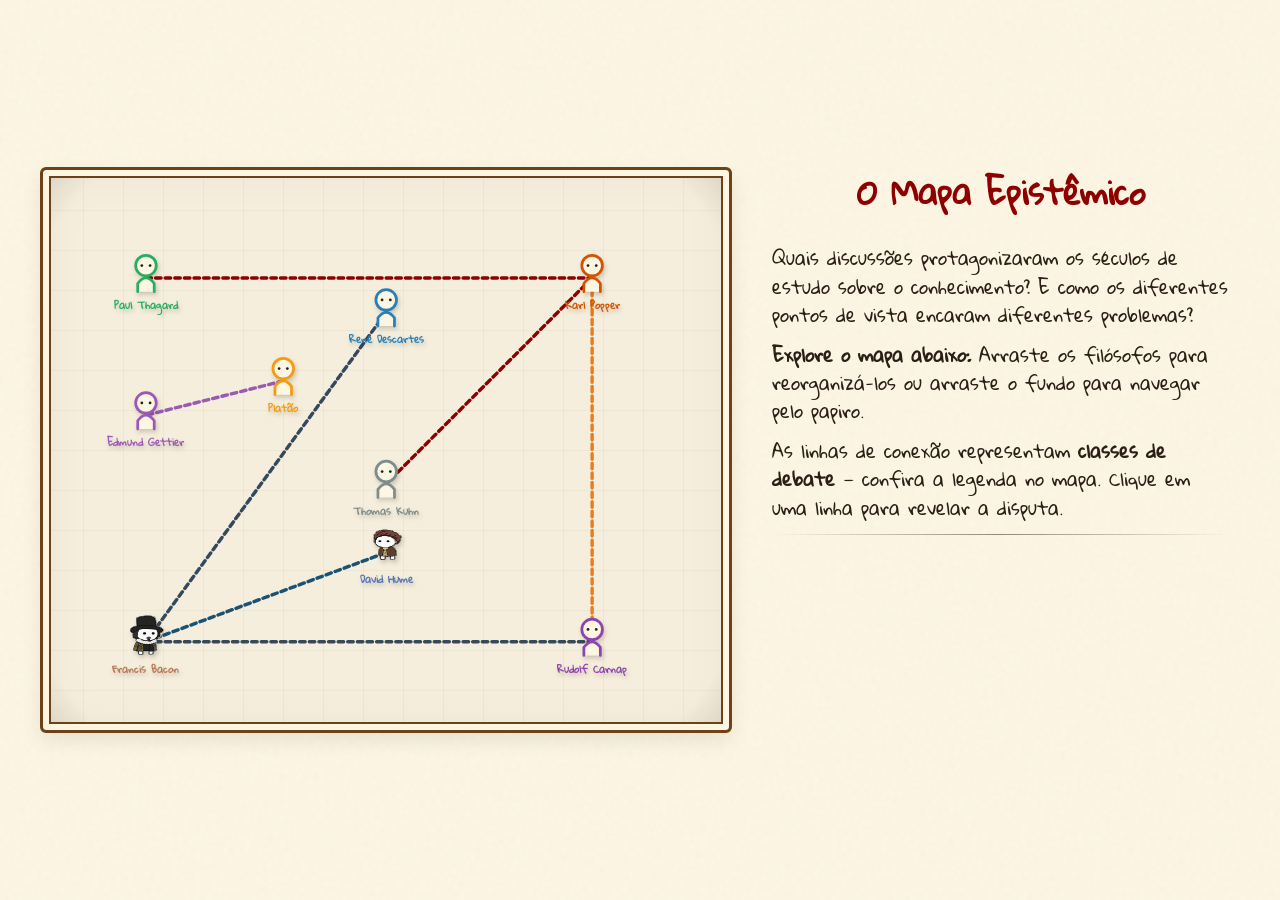
==== index.html @ 08d8a26e "Mudanças no grafo, e mecanismo painel/capítulo" ====
<!DOCTYPE html>
<html lang="pt-BR">
<head>
    <meta charset="UTF-8">
    <title>Epistemologia Interativa</title>
    <link href="https://fonts.googleapis.com/css2?family=Gloria+Hallelujah&display=swap" rel="stylesheet">
    <link rel="stylesheet" href="css/style.css">
</head>
<body>
    <main class="container">
        <div class="map-container map-frame">
            <svg id="graph-container" viewBox="0 0 1000 800" xmlns="http://www.w3.org/2000/svg">
            </svg>
        </div>

<div class="story-panel">
    <div id="map-ui">
        <h2 id="main-title">O Mapa Epistêmico</h2>
        <div id="intro-content"></div>
        <hr class="papyri-hr">
        <div id="detail-content" class="fade-in"></div>
        <div class="interaction-buttons" id="button-container"></div>
    </div>

    <div id="chapter-ui" style="display: none;">
    </div>
</div>
    </main>

    <!--
    =====================================================================
    ORDEM DE CARREGAMENTO — não altere sem ler abaixo
    =====================================================================
    1. state.js        → cria o namespace App (DEVE ser o primeiro)
    2. data.js         → define Icons, gameData (debateClasses, nodes, edges)
    3. chapters/*.js   → cada capítulo chama App.registerChapter(...)
    4. graph.js / story.js / interaction.js → motor da aplicação
    5. main.js         → dispara a inicialização

    Ao adicionar um novo capítulo:
      a) Crie chapters/cap_meu_novo.js  (copie _template.js)
      b) Adicione o <script> abaixo, ANTES de graph.js
      c) Adicione a entrada em chapters.json
    =====================================================================
    -->

    <script src="js/state.js"></script>
    <script src="js/data.js"></script>

    <!-- Capítulos -->
    <script src="chapters/cap_demarcacao.js"></script>
    <script src="chapters/cap_demarcacao_kuhn.js"></script>
    <script src="chapters/cap_peru.js"></script>

    <!-- Motor -->
    <script src="js/graph.js"></script>
    <script src="js/story.js"></script>
    <script src="js/interaction.js"></script>
    <script src="js/main.js"></script>
</body>
</html>
---- css/style.css ----
/* ==========================================================================
   style.css — Epistemologia Interativa
   ==========================================================================
   Seções:
     1. Variáveis e Reset
     2. Layout
     3. Mapa SVG — arestas e bonequinhos
     4. Legenda de classes de debate (SVG)
     5. Painel narrativo
     6. Badge de classe de debate (HTML)
     7. Botões de ação
     8. Animações — peru e fade
   ========================================================================== */


/* --------------------------------------------------------------------------
   1. Variáveis e Reset
   -------------------------------------------------------------------------- */
:root {
    --bg-color:        #fdf6e3;
    --papyri-ink:      #2c1e16;
    --accent-red:      #8e0000;
    --line-color:      #d7ccc8;
    --lightwood-color: #6e4216;

    --indutivista-color: #b97a57;
    --empiricista-color: #5776b9;
}

body {
    font-family: 'Gloria Hallelujah', cursive;
    background-color: var(--bg-color);
    background-image: url("data:image/svg+xml,%3Csvg viewBox='0 0 200 200' xmlns='http://www.w3.org/2000/svg'%3E%3Cfilter id='noiseFilter'%3E%3CfeTurbulence type='fractalNoise' baseFrequency='0.8' numOctaves='3' stitchTiles='stitch'/%3E%3C/filter%3E%3Crect width='100%25' height='100%25' filter='url(%23noiseFilter)' opacity='0.05'/%3E%3C/svg%3E");
    color: var(--papyri-ink);
    display: flex;
    justify-content: center;
    align-items: center;
    min-height: 100vh;
    margin: 0;
    padding: 20px;
    box-sizing: border-box;
}


/* --------------------------------------------------------------------------
   2. Layout
   -------------------------------------------------------------------------- */
.container {
    display: flex;
    flex-direction: row;
    width: 100%;
    max-width: 1200px;
    gap: 30px;
}

.map-container {
    flex: 1.5;
    background-color: #f5eedc;
    background-image:
        radial-gradient(circle at center, transparent 90%, rgba(44, 30, 22, 0.1) 100%),
        linear-gradient(rgba(44, 30, 22, 0.04) 1px, transparent 1px),
        linear-gradient(90deg, rgba(44, 30, 22, 0.04) 1px, transparent 1px);
    background-size: 100% 100%, 40px 40px, 40px 40px;
    border: 3px solid var(--lightwood-color);
    border-radius: 6px;
    box-shadow:
        inset 0 0 0 6px var(--bg-color),
        inset 0 0 0 8px var(--lightwood-color),
        inset 0 0 50px rgba(44, 20, 6, 0.05),
        0 8px 20px rgba(0, 0, 0, 0.08);
    overflow: hidden;
    cursor: grab;
    user-select: none;
    -webkit-user-select: none;
}

.map-container:active { cursor: grabbing; }

#graph-container { width: 100%; height: 100%; }

.story-panel {
    flex: 1;
    display: flex;
    flex-direction: column;
    padding: 0 10px;
    line-height: 1.6;
    font-size: 1.1em;
}


/* --------------------------------------------------------------------------
   3. Mapa SVG — arestas e bonequinhos
   -------------------------------------------------------------------------- */

/* Cada aresta agora é um <path> dentro de um <g class="edge-group"> */
.edge {
    stroke-width: 5;
    stroke-dasharray: 8 6;
    stroke-linecap: round;
    transition: stroke-width 0.2s, stroke-dasharray 0.2s, opacity 0.2s;
}

.edge-group:hover .edge {
    stroke-width: 7;
    stroke-dasharray: 0;
}

/* Quando um grupo está ativo (selecionado) */
.edge-group.active .edge {
    stroke-width: 8;
    stroke-dasharray: 0;
    filter: drop-shadow(0 0 4px currentColor);
}

/* Esmaecer arestas de classes diferentes da ativa */
.edge-group.dimmed .edge {
    opacity: 0.25;
}

.node-group {
    cursor: grab;
    filter: drop-shadow(2px 4px 3px rgba(44, 30, 22, 0.2));
}
.node-group:active {
    cursor: grabbing;
    filter: drop-shadow(4px 8px 4px rgba(44, 30, 22, 0.15));
}

.character-body,
.character-head {
    fill: var(--bg-color);
    stroke-width: 4;
    stroke-linecap: round;
    stroke-linejoin: round;
}
.character-eye  { fill: var(--papyri-ink); }

.character-label {
    font-family: 'Gloria Hallelujah', cursive;
    font-size: 14px;
    font-weight: bold;
    pointer-events: none;
    user-select: none;
    -webkit-user-select: none;
}


/* --------------------------------------------------------------------------
   4. Legenda de classes de debate (SVG nativo)
   -------------------------------------------------------------------------- */
.legend-bg {
    fill: var(--bg-color);
    stroke: var(--lightwood-color);
    stroke-width: 1.5;
    rx: 6px;
    opacity: 0.95;
}

.legend-title {
    font-family: 'Gloria Hallelujah', cursive;
    font-size: 11px;
    font-weight: bold;
    fill: var(--papyri-ink);
    dominant-baseline: hanging;
}

.legend-sep {
    stroke: var(--line-color);
    stroke-width: 1;
}

.legend-dot {
    opacity: 0.85;
}

.legend-label {
    font-family: 'Gloria Hallelujah', cursive;
    font-size: 13px;
    font-weight: 600;
    dominant-baseline: middle;
}


/* --------------------------------------------------------------------------
   5. Painel narrativo
   -------------------------------------------------------------------------- */
.story-panel p { margin-bottom: 12px; margin-top: 0; }

.story-panel h2 {
    font-family: 'Gloria Hallelujah', cursive;
    font-size: 1.8em;
    margin-top: 0;
    color: var(--accent-red);
    text-align: center;
}

.papyri-hr {
    border: 0;
    height: 1px;
    background-image: linear-gradient(
        to right, rgba(44,30,22,0), rgba(44,30,22,0.5), rgba(44,30,22,0)
    );
    margin: 10px 0;
}

#detail-content { color: #4e342e; }

#detail-content h3 {
    font-family: 'Gloria Hallelujah', cursive;
    font-size: 1.3em;
    margin-bottom: 3px;
    margin-top: 8px;
    color: var(--papyri-ink);
}

.interaction-buttons { margin-top: auto; padding-top: 20px; }

.chapter-not-found {
    color: var(--accent-red);
    font-style: italic;
    font-size: 0.95em;
}


/* --------------------------------------------------------------------------
   6. Badge de classe de debate (HTML)
   -------------------------------------------------------------------------- */
.debate-class-badge {
    display: inline-block;
    font-family: 'Gloria Hallelujah', cursive;
    font-size: 0.78em;
    font-weight: bold;
    letter-spacing: 0.05em;
    text-transform: uppercase;
    border: 2px solid;       /* cor definida via style inline */
    border-radius: 3px;
    padding: 2px 10px;
    margin-bottom: 4px;
    opacity: 0.9;
}

.debate-class-desc {
    font-style: italic;
    font-size: 0.95em;
    color: #6d4c41;
    margin-top: 2px !important;
    margin-bottom: 8px !important;
}


/* --------------------------------------------------------------------------
   7. Botões de ação
   -------------------------------------------------------------------------- */
.btn-choice {
    display: inline-flex;
    align-items: center;
    justify-content: center;
    font-family: 'Gloria Hallelujah', cursive;
    font-size: 16px;
    font-weight: bold;
    color: var(--papyri-ink);
    background-color: transparent;
    border: 3px double var(--papyri-ink);
    border-radius: 4px;
    padding: 10px 20px;
    cursor: pointer;
    transition: all 0.2s ease-in-out;
}

/* Quando a classe de debate fornece uma cor própria */
.btn-choice--colored {
    color: var(--btn-class-color, var(--papyri-ink));
    border-color: var(--btn-class-color, var(--papyri-ink));
}

.btn-choice:hover {
    background-color: rgba(0,0,0, 0.04);
    transform: scale(1.02);
    filter: brightness(1.15);
}
.btn-choice:active { transform: scale(0.98); }

.btn-choice .btn-icon {
    width: 26px; height: 26px;
    vertical-align: middle;
    margin-right: 12px;
    margin-bottom: 4px;
}


/* --------------------------------------------------------------------------
   8. Animações
   -------------------------------------------------------------------------- */
.fade-in { animation: fadeIn 0.5s ease-in-out; }

@keyframes fadeIn {
    from { opacity: 0; transform: translateY(5px); }
    to   { opacity: 1; transform: translateY(0);   }
}

/* Peru */
.turkey-svg .turkey-head-group {
    transition: transform 0.4s cubic-bezier(0.175, 0.885, 0.32, 1.275);
    transform-origin: 52px 70px;
}
.turkey-svg .turkey-wattle {
    transition: fill 0.3s ease, transform 0.4s ease;
    transform-origin: 22px 34px;
}
.btn-choice:hover .turkey-head-group { transform: rotate(15deg) translateY(-3px); }
.btn-choice:hover .turkey-wattle     { fill: #e74c3c; transform: scale(1.15) rotate(-10deg); }
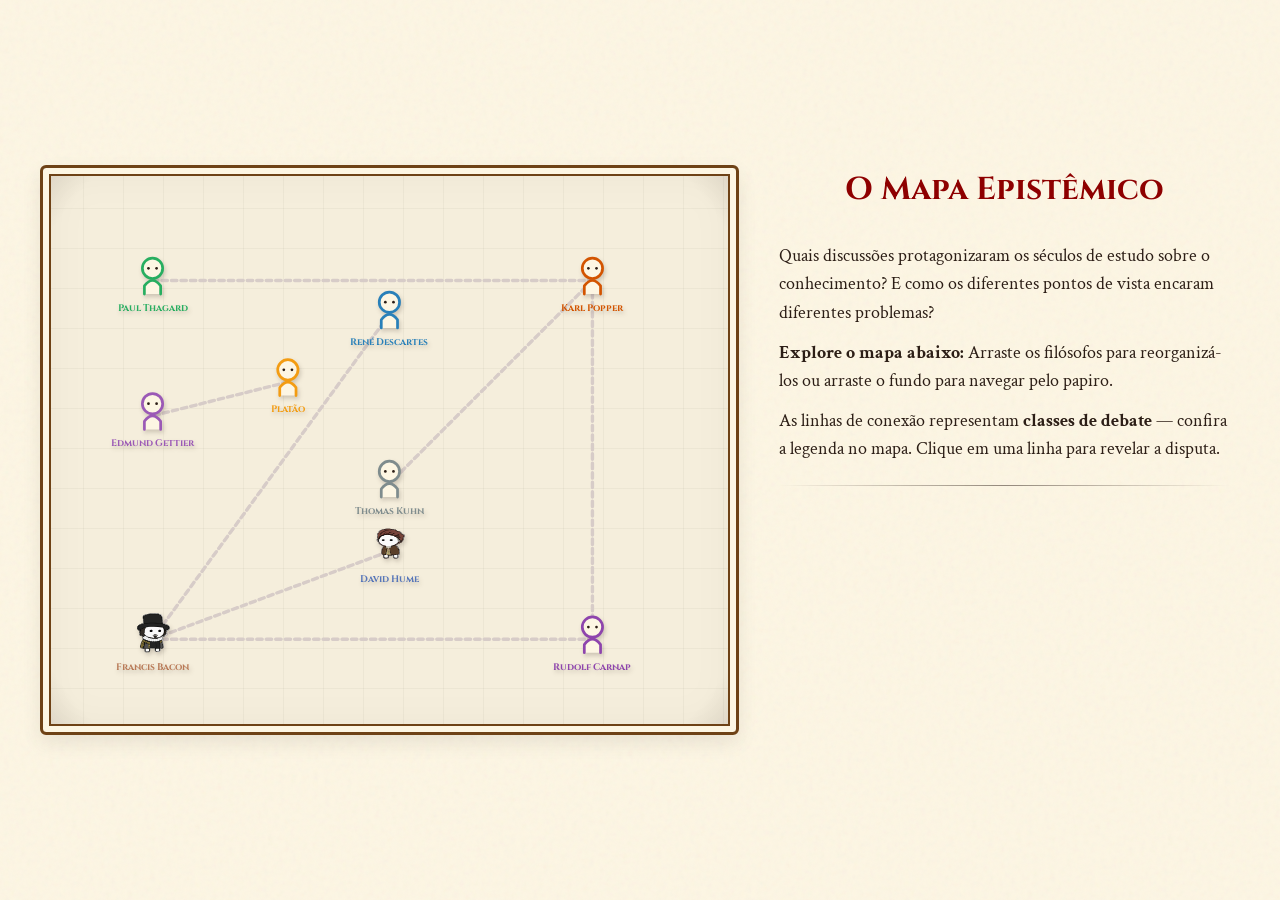
==== commit 92cde452: "Página Inicial" ====
--- a/index.html
+++ b/index.html
@@ -3,7 +3,8 @@
 <head>
     <meta charset="UTF-8">
     <title>Epistemologia Interativa</title>
-    <link href="https://fonts.googleapis.com/css2?family=Gloria+Hallelujah&display=swap" rel="stylesheet">
+    <meta name="viewport" content="width=device-width, initial-scale=1.0">
+    <link href="https://fonts.googleapis.com/css2?family=Crimson+Text:ital,wght@0,400;0,600;1,400&family=Cinzel:wght@600&display=swap" rel="stylesheet">
     <link rel="stylesheet" href="css/style.css">
 </head>
 <body>
@@ -13,46 +14,53 @@
             </svg>
         </div>
 
-<div class="story-panel">
-    <div id="map-ui">
-        <h2 id="main-title">O Mapa Epistêmico</h2>
-        <div id="intro-content"></div>
-        <hr class="papyri-hr">
-        <div id="detail-content" class="fade-in"></div>
-        <div class="interaction-buttons" id="button-container"></div>
-    </div>
+        <div class="story-panel">
+            <h2 id="main-title">O Mapa Epistêmico</h2>
 
-    <div id="chapter-ui" style="display: none;">
-    </div>
-</div>
+            <div id="intro-content"></div>
+
+            <hr class="papyri-hr">
+
+            <div id="detail-content" class="fade-in"></div>
+
+            <div class="interaction-buttons" id="button-container"></div>
+        </div>
     </main>
 
     <!--
     =====================================================================
-    ORDEM DE CARREGAMENTO — não altere sem ler abaixo
+    ORDEM DE CARREGAMENTO DOS SCRIPTS — não altere sem ler abaixo
     =====================================================================
-    1. state.js        → cria o namespace App (DEVE ser o primeiro)
-    2. data.js         → define Icons, gameData (debateClasses, nodes, edges)
-    3. chapters/*.js   → cada capítulo chama App.registerChapter(...)
-    4. graph.js / story.js / interaction.js → motor da aplicação
-    5. main.js         → dispara a inicialização
 
-    Ao adicionar um novo capítulo:
-      a) Crie chapters/cap_meu_novo.js  (copie _template.js)
-      b) Adicione o <script> abaixo, ANTES de graph.js
-      c) Adicione a entrada em chapters.json
+    1. data.js       → Define `gameData` (nós, arestas, intro).
+                       É a fonte da verdade; edite aqui para mudar o mapa.
+
+    2. chapters/*    → Cada capítulo registra a si mesmo em `App.chapters`
+                       via `App.registerChapter(id, module)`.
+                       Adicione novos arquivos aqui E em chapters.json.
+
+    3. state.js      → Cria o namespace global `App` com estado compartilhado.
+                       Deve vir ANTES dos módulos do motor.
+
+    4. graph.js      → Renderização SVG (nós, arestas, atualização de posição).
+    5. story.js      → Painel narrativo (intro, detalhes de aresta, lançamento de capítulo).
+    6. interaction.js→ Drag de bonequinhos e pan do mapa.
+    7. main.js       → Ponto de entrada: orquestra a inicialização no DOMContentLoaded.
     =====================================================================
     -->
 
+    <!-- 1. Estado global (App) — deve vir primeiro de tudo -->
     <script src="js/state.js"></script>
+
+    <!-- 2. Dados do mapa -->
     <script src="js/data.js"></script>
 
-    <!-- Capítulos -->
+    <!-- 3. Capítulos (registram-se em App.chapters automaticamente) -->
     <script src="chapters/cap_demarcacao.js"></script>
-    <script src="chapters/cap_demarcacao_kuhn.js"></script>
     <script src="chapters/cap_peru.js"></script>
+    <script src="chapters/cap_revolucoes.js"></script>
 
-    <!-- Motor -->
+    <!-- 4. Motor do aplicativo -->
     <script src="js/graph.js"></script>
     <script src="js/story.js"></script>
     <script src="js/interaction.js"></script>
--- a/css/style.css
+++ b/css/style.css
@@ -1,36 +1,40 @@
 /* ==========================================================================
-   style.css — Epistemologia Interativa
+   style.css — Estilos da Epistemologia Interativa
    ==========================================================================
    Seções:
      1. Variáveis e Reset
-     2. Layout
-     3. Mapa SVG — arestas e bonequinhos
-     4. Legenda de classes de debate (SVG)
-     5. Painel narrativo
-     6. Badge de classe de debate (HTML)
-     7. Botões de ação
-     8. Animações — peru e fade
+     2. Layout (container, painel do mapa, painel de história)
+     3. Elementos do Mapa SVG (arestas, bonequinhos)
+     4. Painel Narrativo (títulos, separador, zona de detalhes)
+     5. Botões de Ação
+     6. Animações
    ========================================================================== */
 
 
 /* --------------------------------------------------------------------------
    1. Variáveis e Reset
    -------------------------------------------------------------------------- */
+
 :root {
-    --bg-color:        #fdf6e3;
-    --papyri-ink:      #2c1e16;
-    --accent-red:      #8e0000;
-    --line-color:      #d7ccc8;
-    --lightwood-color: #6e4216;
-
+    /* Paleta principal */
+    --bg-color:        #fdf6e3; /* Bege antigo (papel/papiro) */
+    --papyri-ink:      #2c1e16; /* Marrom escuro ferrogálica */
+    --accent-red:      #8e0000; /* Vinho clássico */
+    --line-color:      #d7ccc8; /* Cor das linhas de conexão no mapa */
+    --lightwood-color: #6e4216; /* Cor da moldura do mapa */
+
+    /* Cores dos filósofos / correntes (terracotas e naturais) */
     --indutivista-color: #b97a57;
     --empiricista-color: #5776b9;
 }
 
 body {
-    font-family: 'Gloria Hallelujah', cursive;
+    font-family: 'Crimson Text', serif;
     background-color: var(--bg-color);
+
+    /* Textura de ruído de papel sutil gerada via SVG inline */
     background-image: url("data:image/svg+xml,%3Csvg viewBox='0 0 200 200' xmlns='http://www.w3.org/2000/svg'%3E%3Cfilter id='noiseFilter'%3E%3CfeTurbulence type='fractalNoise' baseFrequency='0.8' numOctaves='3' stitchTiles='stitch'/%3E%3C/filter%3E%3Crect width='100%25' height='100%25' filter='url(%23noiseFilter)' opacity='0.05'/%3E%3C/svg%3E");
+
     color: var(--papyri-ink);
     display: flex;
     justify-content: center;
@@ -45,6 +49,7 @@
 /* --------------------------------------------------------------------------
    2. Layout
    -------------------------------------------------------------------------- */
+
 .container {
     display: flex;
     flex-direction: row;
@@ -53,31 +58,48 @@
     gap: 30px;
 }
 
+/* Painel do mapa (SVG) */
 .map-container {
     flex: 1.5;
-    background-color: #f5eedc;
+    background-color: #f5eedc; /* Levemente mais escuro que o papel para destacar */
+
+    /* Grid de cartógrafo + vinheta nas bordas */
     background-image:
         radial-gradient(circle at center, transparent 90%, rgba(44, 30, 22, 0.1) 100%),
         linear-gradient(rgba(44, 30, 22, 0.04) 1px, transparent 1px),
         linear-gradient(90deg, rgba(44, 30, 22, 0.04) 1px, transparent 1px);
     background-size: 100% 100%, 40px 40px, 40px 40px;
+
+    /* Moldura "encadernada" com sombras múltiplas */
     border: 3px solid var(--lightwood-color);
     border-radius: 6px;
+    padding: 8px;
     box-shadow:
-        inset 0 0 0 6px var(--bg-color),
-        inset 0 0 0 8px var(--lightwood-color),
-        inset 0 0 50px rgba(44, 20, 6, 0.05),
-        0 8px 20px rgba(0, 0, 0, 0.08);
+        inset 0 0 0 6px var(--bg-color),          /* Borda interna clara */
+        inset 0 0 0 8px var(--lightwood-color),    /* Linha fina interna */
+        inset 0 0 50px rgba(44, 20, 6, 0.05),      /* Sombreamento profundo */
+        0 8px 20px rgba(0, 0, 0, 0.08);            /* Sombra externa */
+
     overflow: hidden;
     cursor: grab;
     user-select: none;
     -webkit-user-select: none;
 }
 
-.map-container:active { cursor: grabbing; }
-
-#graph-container { width: 100%; height: 100%; }
-
+.map-container:active {
+    cursor: grabbing;
+}
+
+#graph-container {
+    width: 100%;
+    height: 100%;
+}
+
+.chapter-container {
+    cursor: default;
+}
+
+/* Painel narrativo (texto) */
 .story-panel {
     flex: 1;
     display: flex;
@@ -89,38 +111,37 @@
 
 
 /* --------------------------------------------------------------------------
-   3. Mapa SVG — arestas e bonequinhos
-   -------------------------------------------------------------------------- */
-
-/* Cada aresta agora é um <path> dentro de um <g class="edge-group"> */
+   3. Elementos do Mapa SVG
+   -------------------------------------------------------------------------- */
+
+/* Arestas — rotas de exploração tracejadas */
 .edge {
+    stroke: var(--line-color);
     stroke-width: 5;
     stroke-dasharray: 8 6;
     stroke-linecap: round;
-    transition: stroke-width 0.2s, stroke-dasharray 0.2s, opacity 0.2s;
-}
-
-.edge-group:hover .edge {
+    cursor: pointer;
+    transition: stroke 0.3s, stroke-width 0.2s, stroke-dasharray 0.2s;
+}
+
+.edge:hover {
+    stroke: var(--accent-red);
     stroke-width: 7;
     stroke-dasharray: 0;
 }
 
-/* Quando um grupo está ativo (selecionado) */
-.edge-group.active .edge {
+.edge.active {
+    stroke: var(--papyri-ink);
     stroke-width: 8;
     stroke-dasharray: 0;
-    filter: drop-shadow(0 0 4px currentColor);
-}
-
-/* Esmaecer arestas de classes diferentes da ativa */
-.edge-group.dimmed .edge {
-    opacity: 0.25;
-}
-
+}
+
+/* Bonequinhos (node-group) */
 .node-group {
     cursor: grab;
     filter: drop-shadow(2px 4px 3px rgba(44, 30, 22, 0.2));
 }
+
 .node-group:active {
     cursor: grabbing;
     filter: drop-shadow(4px 8px 4px rgba(44, 30, 22, 0.15));
@@ -133,10 +154,13 @@
     stroke-linecap: round;
     stroke-linejoin: round;
 }
-.character-eye  { fill: var(--papyri-ink); }
+
+.character-eye {
+    fill: var(--papyri-ink);
+}
 
 .character-label {
-    font-family: 'Gloria Hallelujah', cursive;
+    font-family: 'Cinzel', serif;
     font-size: 14px;
     font-weight: bold;
     pointer-events: none;
@@ -146,116 +170,77 @@
 
 
 /* --------------------------------------------------------------------------
-   4. Legenda de classes de debate (SVG nativo)
-   -------------------------------------------------------------------------- */
-.legend-bg {
-    fill: var(--bg-color);
-    stroke: var(--lightwood-color);
-    stroke-width: 1.5;
-    rx: 6px;
-    opacity: 0.95;
-}
-
-.legend-title {
-    font-family: 'Gloria Hallelujah', cursive;
-    font-size: 11px;
-    font-weight: bold;
-    fill: var(--papyri-ink);
-    dominant-baseline: hanging;
-}
-
-.legend-sep {
-    stroke: var(--line-color);
-    stroke-width: 1;
-}
-
-.legend-dot {
-    opacity: 0.85;
-}
-
-.legend-label {
-    font-family: 'Gloria Hallelujah', cursive;
-    font-size: 13px;
-    font-weight: 600;
-    dominant-baseline: middle;
-}
-
-
-/* --------------------------------------------------------------------------
-   5. Painel narrativo
-   -------------------------------------------------------------------------- */
-.story-panel p { margin-bottom: 12px; margin-top: 0; }
+   3. Elementos da Página Inicial
+   -------------------------------------------------------------------------- */
+
+.character {
+    width: 60px;
+    height: 80px;
+
+    position: absolute;
+    left: 0;
+    top: 0;
+}
+
+
+/* --------------------------------------------------------------------------
+   4. Painel Narrativo
+   -------------------------------------------------------------------------- */
+
+.story-panel p {
+    margin-bottom: 12px;
+    margin-top: 0;
+}
 
 .story-panel h2 {
-    font-family: 'Gloria Hallelujah', cursive;
+    font-family: 'Cinzel', serif;
     font-size: 1.8em;
     margin-top: 0;
     color: var(--accent-red);
     text-align: center;
 }
 
+/* Separador decorativo (gradiente de tinta) */
 .papyri-hr {
     border: 0;
     height: 1px;
     background-image: linear-gradient(
-        to right, rgba(44,30,22,0), rgba(44,30,22,0.5), rgba(44,30,22,0)
+        to right,
+        rgba(44, 30, 22, 0),
+        rgba(44, 30, 22, 0.5),
+        rgba(44, 30, 22, 0)
     );
     margin: 10px 0;
 }
 
-#detail-content { color: #4e342e; }
+/* Zona de detalhes dinâmicos */
+#detail-content {
+    color: #4e342e; /* Tinta levemente mais suave que o ink principal */
+}
 
 #detail-content h3 {
-    font-family: 'Gloria Hallelujah', cursive;
+    font-family: 'Cinzel', serif;
     font-size: 1.3em;
     margin-bottom: 3px;
-    margin-top: 8px;
     color: var(--papyri-ink);
 }
 
-.interaction-buttons { margin-top: auto; padding-top: 20px; }
-
-.chapter-not-found {
-    color: var(--accent-red);
-    font-style: italic;
-    font-size: 0.95em;
-}
-
-
-/* --------------------------------------------------------------------------
-   6. Badge de classe de debate (HTML)
-   -------------------------------------------------------------------------- */
-.debate-class-badge {
-    display: inline-block;
-    font-family: 'Gloria Hallelujah', cursive;
-    font-size: 0.78em;
-    font-weight: bold;
-    letter-spacing: 0.05em;
-    text-transform: uppercase;
-    border: 2px solid;       /* cor definida via style inline */
-    border-radius: 3px;
-    padding: 2px 10px;
-    margin-bottom: 4px;
-    opacity: 0.9;
-}
-
-.debate-class-desc {
-    font-style: italic;
-    font-size: 0.95em;
-    color: #6d4c41;
-    margin-top: 2px !important;
-    margin-bottom: 8px !important;
-}
-
-
-/* --------------------------------------------------------------------------
-   7. Botões de ação
-   -------------------------------------------------------------------------- */
+/* Empurra os botões para o rodapé do painel */
+.interaction-buttons {
+    margin-top: auto;
+    padding-top: 20px;
+}
+
+
+/* --------------------------------------------------------------------------
+   5. Botões de Ação
+   -------------------------------------------------------------------------- */
+
 .btn-choice {
     display: inline-flex;
     align-items: center;
     justify-content: center;
-    font-family: 'Gloria Hallelujah', cursive;
+    font-family: 'Cinzel', serif;
     font-size: 16px;
     font-weight: bold;
     color: var(--papyri-ink);
@@ -267,21 +252,40 @@
     transition: all 0.2s ease-in-out;
 }
 
-/* Quando a classe de debate fornece uma cor própria */
-.btn-choice--colored {
-    color: var(--btn-class-color, var(--papyri-ink));
-    border-color: var(--btn-class-color, var(--papyri-ink));
-}
-
 .btn-choice:hover {
-    background-color: rgba(0,0,0, 0.04);
+    color: var(--accent-red);
+    border-color: var(--accent-red);
+    background-color: rgba(142, 0, 0, 0.04);
     transform: scale(1.02);
-    filter: brightness(1.15);
-}
-.btn-choice:active { transform: scale(0.98); }
-
+}
+
+.btn-choice:active {
+    transform: scale(0.98);
+}
+
+.btn {
+    background-image: url('../img/btn.svg');
+    background-size: contain;
+    background-repeat: no-repeat;
+    background-position: center;
+    font-size: 1.5rem;
+    min-height: 4rem;
+    min-width: 10rem;
+    border: none;
+    background-color: transparent;
+
+    cursor: pointer;
+    font-family: "Gloria Hallelujah", cursive;
+}
+
+.btn:active {
+    transform: translateY(5px);
+}
+
+/* Ícone SVG dentro dos botões */
 .btn-choice .btn-icon {
-    width: 26px; height: 26px;
+    width: 26px;
+    height: 26px;
     vertical-align: middle;
     margin-right: 12px;
     margin-bottom: 4px;
@@ -289,23 +293,45 @@
 
 
 /* --------------------------------------------------------------------------
-   8. Animações
-   -------------------------------------------------------------------------- */
-.fade-in { animation: fadeIn 0.5s ease-in-out; }
+   6. Animações
+   -------------------------------------------------------------------------- */
+
+/* Surgimento suave ao carregar detalhes de uma aresta */
+.fade-in {
+    animation: fadeIn 0.5s ease-in-out;
+}
+
+.fade-out {
+    animation: fadeOut 0.5s ease-out;
+}
 
 @keyframes fadeIn {
     from { opacity: 0; transform: translateY(5px); }
     to   { opacity: 1; transform: translateY(0);   }
 }
 
-/* Peru */
+@keyframes fadeOut {
+    from { opacity: 1; transform: translateY(5px); }
+    to   { opacity: 0; transform: translateY(0);   }
+}
+
+/* Animações do ícone do peru — ativadas ao passar o mouse no botão pai */
+
 .turkey-svg .turkey-head-group {
     transition: transform 0.4s cubic-bezier(0.175, 0.885, 0.32, 1.275);
-    transform-origin: 52px 70px;
-}
+    transform-origin: 52px 70px; /* Pivô no centro do corpo */
+}
+
 .turkey-svg .turkey-wattle {
     transition: fill 0.3s ease, transform 0.4s ease;
-    transform-origin: 22px 34px;
-}
-.btn-choice:hover .turkey-head-group { transform: rotate(15deg) translateY(-3px); }
-.btn-choice:hover .turkey-wattle     { fill: #e74c3c; transform: scale(1.15) rotate(-10deg); }+    transform-origin: 22px 34px; /* Pivô na base da carúncula */
+}
+
+.btn-choice:hover .turkey-head-group {
+    transform: rotate(15deg) translateY(-3px); /* Peru ergue a cabeça esperançoso */
+}
+
+.btn-choice:hover .turkey-wattle {
+    fill: #e74c3c;                          /* Papada avermelhada de excitação */
+    transform: scale(1.15) rotate(-10deg);  /* Balança sutilmente */
+}
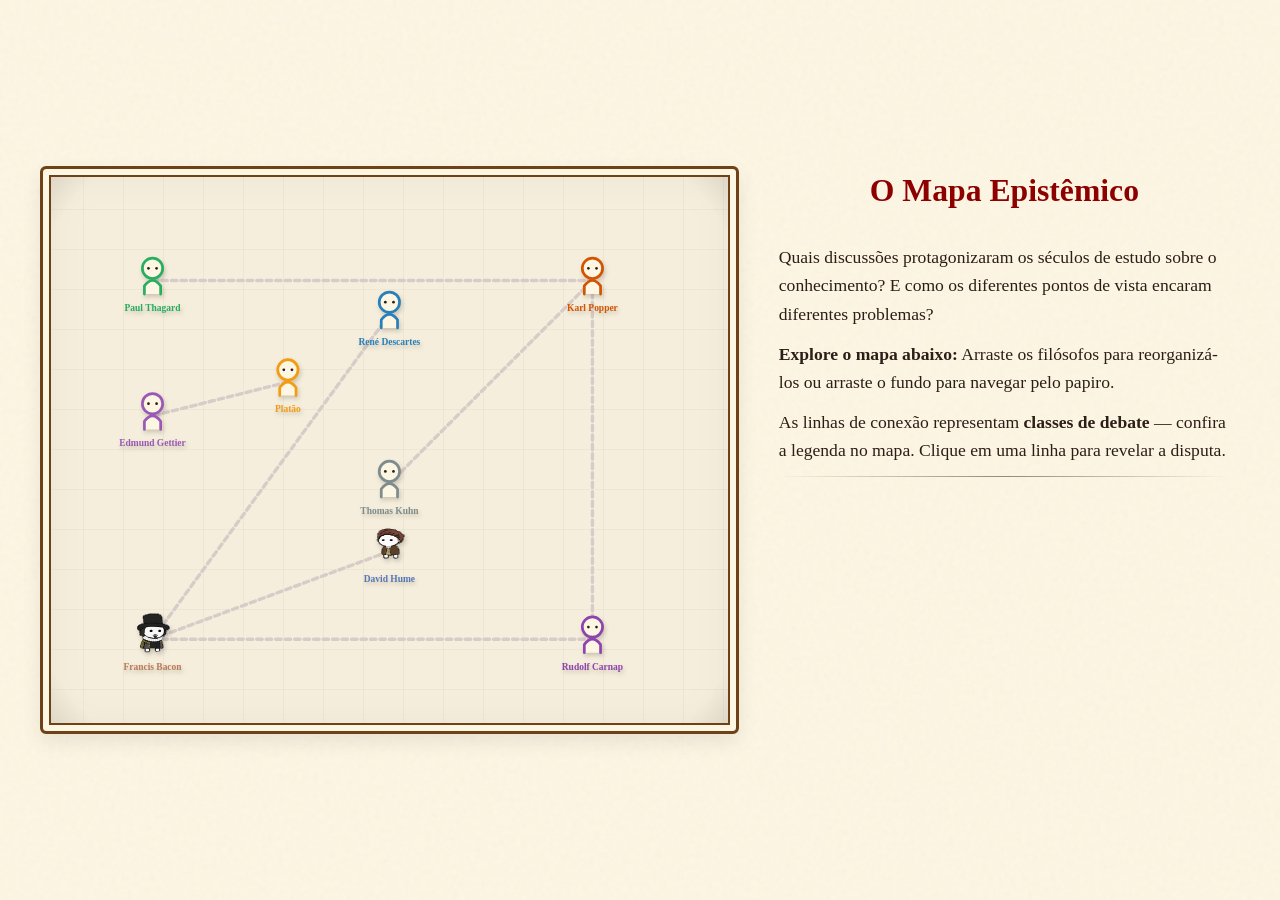
==== commit 453b0690: "ajustes pequenos" ====
--- a/index.html
+++ b/index.html
@@ -3,8 +3,7 @@
 <head>
     <meta charset="UTF-8">
     <title>Epistemologia Interativa</title>
-    <meta name="viewport" content="width=device-width, initial-scale=1.0">
-    <link href="https://fonts.googleapis.com/css2?family=Crimson+Text:ital,wght@0,400;0,600;1,400&family=Cinzel:wght@600&display=swap" rel="stylesheet">
+    <link href="https://fonts.googleapis.com/css2?family=Gloria+Hallelujah&display=swap" rel="stylesheet">
     <link rel="stylesheet" href="css/style.css">
 </head>
 <body>
@@ -14,53 +13,46 @@
             </svg>
         </div>
 
-        <div class="story-panel">
-            <h2 id="main-title">O Mapa Epistêmico</h2>
+<div class="story-panel">
+    <div id="map-ui">
+        <h2 id="main-title">O Mapa Epistêmico</h2>
+        <div id="intro-content"></div>
+        <hr class="papyri-hr">
+        <div id="detail-content" class="fade-in"></div>
+        <div class="interaction-buttons" id="button-container"></div>
+    </div>
 
-            <div id="intro-content"></div>
-
-            <hr class="papyri-hr">
-
-            <div id="detail-content" class="fade-in"></div>
-
-            <div class="interaction-buttons" id="button-container"></div>
-        </div>
+    <div id="chapter-ui" style="display: none;">
+    </div>
+</div>
     </main>
 
     <!--
     =====================================================================
-    ORDEM DE CARREGAMENTO DOS SCRIPTS — não altere sem ler abaixo
+    ORDEM DE CARREGAMENTO
     =====================================================================
+    1. state.js        → cria o namespace App (DEVE ser o primeiro)
+    2. data.js         → define Icons, gameData (debateClasses, nodes, edges)
+    3. chapters/*.js   → cada capítulo chama App.registerChapter(...)
+    4. graph.js / story.js / interaction.js → motor da aplicação
+    5. main.js         → dispara a inicialização
 
-    1. data.js       → Define `gameData` (nós, arestas, intro).
-                       É a fonte da verdade; edite aqui para mudar o mapa.
-
-    2. chapters/*    → Cada capítulo registra a si mesmo em `App.chapters`
-                       via `App.registerChapter(id, module)`.
-                       Adicione novos arquivos aqui E em chapters.json.
-
-    3. state.js      → Cria o namespace global `App` com estado compartilhado.
-                       Deve vir ANTES dos módulos do motor.
-
-    4. graph.js      → Renderização SVG (nós, arestas, atualização de posição).
-    5. story.js      → Painel narrativo (intro, detalhes de aresta, lançamento de capítulo).
-    6. interaction.js→ Drag de bonequinhos e pan do mapa.
-    7. main.js       → Ponto de entrada: orquestra a inicialização no DOMContentLoaded.
+    Ao adicionar um novo capítulo:
+      a) Crie chapters/cap_meu_novo.js  (copie _template.js)
+      b) Adicione o <script> abaixo, ANTES de graph.js
+      c) Adicione a entrada em chapters.json
     =====================================================================
     -->
 
-    <!-- 1. Estado global (App) — deve vir primeiro de tudo -->
     <script src="js/state.js"></script>
-
-    <!-- 2. Dados do mapa -->
     <script src="js/data.js"></script>
 
-    <!-- 3. Capítulos (registram-se em App.chapters automaticamente) -->
+    <!-- Capítulos -->
     <script src="chapters/cap_demarcacao.js"></script>
+    <script src="chapters/cap_demarcacao_kuhn.js"></script>
     <script src="chapters/cap_peru.js"></script>
-    <script src="chapters/cap_revolucoes.js"></script>
 
-    <!-- 4. Motor do aplicativo -->
+    <!-- Engine -->
     <script src="js/graph.js"></script>
     <script src="js/story.js"></script>
     <script src="js/interaction.js"></script>
--- a/css/style.css
+++ b/css/style.css
@@ -168,18 +168,8 @@
     -webkit-user-select: none;
 }
 
-
-/* --------------------------------------------------------------------------
-   3. Elementos da Página Inicial
-   -------------------------------------------------------------------------- */
-
-.character {
-    width: 60px;
-    height: 80px;
-
-    position: absolute;
-    left: 0;
-    top: 0;
+.map-character {
+    transform: scale(0.1);
 }
 
 
@@ -263,25 +253,6 @@
     transform: scale(0.98);
 }
 
-.btn {
-    background-image: url('../img/btn.svg');
-    background-size: contain;
-    background-repeat: no-repeat;
-    background-position: center;
-    font-size: 1.5rem;
-    min-height: 4rem;
-    min-width: 10rem;
-    border: none;
-    background-color: transparent;
-
-    cursor: pointer;
-    font-family: "Gloria Hallelujah", cursive;
-}
-
-.btn:active {
-    transform: translateY(5px);
-}
-
 /* Ícone SVG dentro dos botões */
 .btn-choice .btn-icon {
     width: 26px;
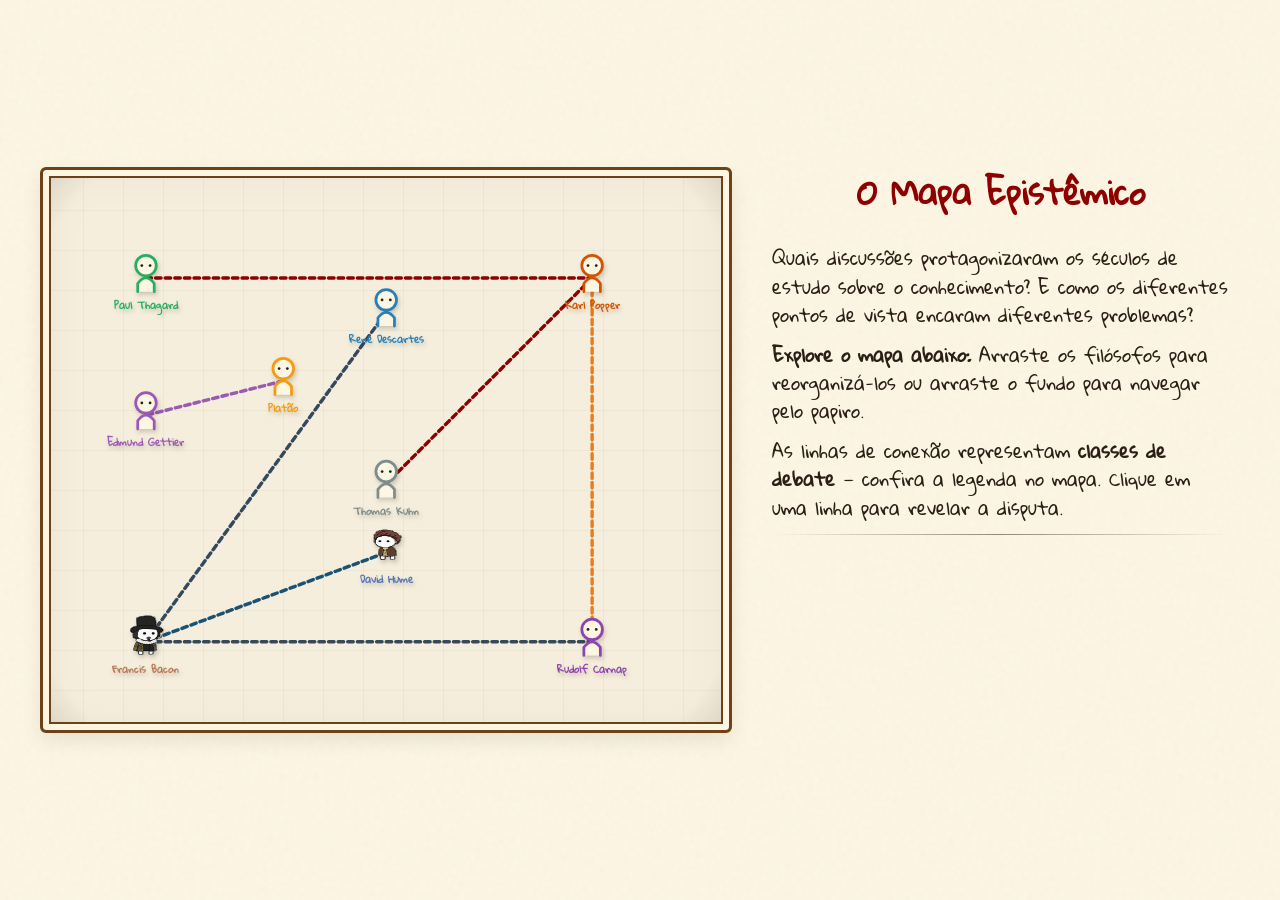
==== commit a4774a78: "merge graph_improvements e diálogo" ====
--- a/index.html
+++ b/index.html
@@ -51,6 +51,7 @@
     <script src="chapters/cap_demarcacao.js"></script>
     <script src="chapters/cap_demarcacao_kuhn.js"></script>
     <script src="chapters/cap_peru.js"></script>
+    <script src="chapters/cap_revolucoes.js"></script>
 
     <!-- Engine -->
     <script src="js/graph.js"></script>
--- a/css/style.css
+++ b/css/style.css
@@ -1,40 +1,36 @@
 /* ==========================================================================
-   style.css — Estilos da Epistemologia Interativa
+   style.css — Epistemologia Interativa
    ==========================================================================
    Seções:
      1. Variáveis e Reset
-     2. Layout (container, painel do mapa, painel de história)
-     3. Elementos do Mapa SVG (arestas, bonequinhos)
-     4. Painel Narrativo (títulos, separador, zona de detalhes)
-     5. Botões de Ação
-     6. Animações
+     2. Layout
+     3. Mapa SVG — arestas e bonequinhos
+     4. Legenda de classes de debate (SVG)
+     5. Painel narrativo
+     6. Badge de classe de debate (HTML)
+     7. Botões de ação
+     8. Animações — peru e fade
    ========================================================================== */
 
 
 /* --------------------------------------------------------------------------
    1. Variáveis e Reset
    -------------------------------------------------------------------------- */
-
 :root {
-    /* Paleta principal */
-    --bg-color:        #fdf6e3; /* Bege antigo (papel/papiro) */
-    --papyri-ink:      #2c1e16; /* Marrom escuro ferrogálica */
-    --accent-red:      #8e0000; /* Vinho clássico */
-    --line-color:      #d7ccc8; /* Cor das linhas de conexão no mapa */
-    --lightwood-color: #6e4216; /* Cor da moldura do mapa */
-
-    /* Cores dos filósofos / correntes (terracotas e naturais) */
+    --bg-color:        #fdf6e3;
+    --papyri-ink:      #2c1e16;
+    --accent-red:      #8e0000;
+    --line-color:      #d7ccc8;
+    --lightwood-color: #6e4216;
+
     --indutivista-color: #b97a57;
     --empiricista-color: #5776b9;
 }
 
 body {
-    font-family: 'Crimson Text', serif;
+    font-family: 'Gloria Hallelujah', cursive;
     background-color: var(--bg-color);
-
-    /* Textura de ruído de papel sutil gerada via SVG inline */
     background-image: url("data:image/svg+xml,%3Csvg viewBox='0 0 200 200' xmlns='http://www.w3.org/2000/svg'%3E%3Cfilter id='noiseFilter'%3E%3CfeTurbulence type='fractalNoise' baseFrequency='0.8' numOctaves='3' stitchTiles='stitch'/%3E%3C/filter%3E%3Crect width='100%25' height='100%25' filter='url(%23noiseFilter)' opacity='0.05'/%3E%3C/svg%3E");
-
     color: var(--papyri-ink);
     display: flex;
     justify-content: center;
@@ -49,7 +45,6 @@
 /* --------------------------------------------------------------------------
    2. Layout
    -------------------------------------------------------------------------- */
-
 .container {
     display: flex;
     flex-direction: row;
@@ -58,48 +53,31 @@
     gap: 30px;
 }
 
-/* Painel do mapa (SVG) */
 .map-container {
     flex: 1.5;
-    background-color: #f5eedc; /* Levemente mais escuro que o papel para destacar */
-
-    /* Grid de cartógrafo + vinheta nas bordas */
+    background-color: #f5eedc;
     background-image:
         radial-gradient(circle at center, transparent 90%, rgba(44, 30, 22, 0.1) 100%),
         linear-gradient(rgba(44, 30, 22, 0.04) 1px, transparent 1px),
         linear-gradient(90deg, rgba(44, 30, 22, 0.04) 1px, transparent 1px);
     background-size: 100% 100%, 40px 40px, 40px 40px;
-
-    /* Moldura "encadernada" com sombras múltiplas */
     border: 3px solid var(--lightwood-color);
     border-radius: 6px;
-    padding: 8px;
     box-shadow:
-        inset 0 0 0 6px var(--bg-color),          /* Borda interna clara */
-        inset 0 0 0 8px var(--lightwood-color),    /* Linha fina interna */
-        inset 0 0 50px rgba(44, 20, 6, 0.05),      /* Sombreamento profundo */
-        0 8px 20px rgba(0, 0, 0, 0.08);            /* Sombra externa */
-
+        inset 0 0 0 6px var(--bg-color),
+        inset 0 0 0 8px var(--lightwood-color),
+        inset 0 0 50px rgba(44, 20, 6, 0.05),
+        0 8px 20px rgba(0, 0, 0, 0.08);
     overflow: hidden;
     cursor: grab;
     user-select: none;
     -webkit-user-select: none;
 }
 
-.map-container:active {
-    cursor: grabbing;
-}
-
-#graph-container {
-    width: 100%;
-    height: 100%;
-}
-
-.chapter-container {
-    cursor: default;
-}
-
-/* Painel narrativo (texto) */
+.map-container:active { cursor: grabbing; }
+
+#graph-container { width: 100%; height: 100%; }
+
 .story-panel {
     flex: 1;
     display: flex;
@@ -111,37 +89,38 @@
 
 
 /* --------------------------------------------------------------------------
-   3. Elementos do Mapa SVG
-   -------------------------------------------------------------------------- */
-
-/* Arestas — rotas de exploração tracejadas */
+   3. Mapa SVG — arestas e bonequinhos
+   -------------------------------------------------------------------------- */
+
+/* Cada aresta agora é um <path> dentro de um <g class="edge-group"> */
 .edge {
-    stroke: var(--line-color);
     stroke-width: 5;
     stroke-dasharray: 8 6;
     stroke-linecap: round;
-    cursor: pointer;
-    transition: stroke 0.3s, stroke-width 0.2s, stroke-dasharray 0.2s;
-}
-
-.edge:hover {
-    stroke: var(--accent-red);
+    transition: stroke-width 0.2s, stroke-dasharray 0.2s, opacity 0.2s;
+}
+
+.edge-group:hover .edge {
     stroke-width: 7;
     stroke-dasharray: 0;
 }
 
-.edge.active {
-    stroke: var(--papyri-ink);
+/* Quando um grupo está ativo (selecionado) */
+.edge-group.active .edge {
     stroke-width: 8;
     stroke-dasharray: 0;
-}
-
-/* Bonequinhos (node-group) */
+    filter: drop-shadow(0 0 4px currentColor);
+}
+
+/* Esmaecer arestas de classes diferentes da ativa */
+.edge-group.dimmed .edge {
+    opacity: 0.25;
+}
+
 .node-group {
     cursor: grab;
     filter: drop-shadow(2px 4px 3px rgba(44, 30, 22, 0.2));
 }
-
 .node-group:active {
     cursor: grabbing;
     filter: drop-shadow(4px 8px 4px rgba(44, 30, 22, 0.15));
@@ -154,13 +133,10 @@
     stroke-linecap: round;
     stroke-linejoin: round;
 }
-
-.character-eye {
-    fill: var(--papyri-ink);
-}
+.character-eye  { fill: var(--papyri-ink); }
 
 .character-label {
-    font-family: 'Cinzel', serif;
+    font-family: 'Gloria Hallelujah', cursive;
     font-size: 14px;
     font-weight: bold;
     pointer-events: none;
@@ -168,69 +144,118 @@
     -webkit-user-select: none;
 }
 
-.map-character {
-    transform: scale(0.1);
-}
-
-
-/* --------------------------------------------------------------------------
-   4. Painel Narrativo
-   -------------------------------------------------------------------------- */
-
-.story-panel p {
-    margin-bottom: 12px;
-    margin-top: 0;
-}
+
+/* --------------------------------------------------------------------------
+   4. Legenda de classes de debate (SVG nativo)
+   -------------------------------------------------------------------------- */
+.legend-bg {
+    fill: var(--bg-color);
+    stroke: var(--lightwood-color);
+    stroke-width: 1.5;
+    rx: 6px;
+    opacity: 0.95;
+}
+
+.legend-title {
+    font-family: 'Gloria Hallelujah', cursive;
+    font-size: 11px;
+    font-weight: bold;
+    fill: var(--papyri-ink);
+    dominant-baseline: hanging;
+}
+
+.legend-sep {
+    stroke: var(--line-color);
+    stroke-width: 1;
+}
+
+.legend-dot {
+    opacity: 0.85;
+}
+
+.legend-label {
+    font-family: 'Gloria Hallelujah', cursive;
+    font-size: 13px;
+    font-weight: 600;
+    dominant-baseline: middle;
+}
+
+
+/* --------------------------------------------------------------------------
+   5. Painel narrativo
+   -------------------------------------------------------------------------- */
+.story-panel p { margin-bottom: 12px; margin-top: 0; }
 
 .story-panel h2 {
-    font-family: 'Cinzel', serif;
+    font-family: 'Gloria Hallelujah', cursive;
     font-size: 1.8em;
     margin-top: 0;
     color: var(--accent-red);
     text-align: center;
 }
 
-/* Separador decorativo (gradiente de tinta) */
 .papyri-hr {
     border: 0;
     height: 1px;
     background-image: linear-gradient(
-        to right,
-        rgba(44, 30, 22, 0),
-        rgba(44, 30, 22, 0.5),
-        rgba(44, 30, 22, 0)
+        to right, rgba(44,30,22,0), rgba(44,30,22,0.5), rgba(44,30,22,0)
     );
     margin: 10px 0;
 }
 
-/* Zona de detalhes dinâmicos */
-#detail-content {
-    color: #4e342e; /* Tinta levemente mais suave que o ink principal */
-}
+#detail-content { color: #4e342e; }
 
 #detail-content h3 {
-    font-family: 'Cinzel', serif;
+    font-family: 'Gloria Hallelujah', cursive;
     font-size: 1.3em;
     margin-bottom: 3px;
+    margin-top: 8px;
     color: var(--papyri-ink);
 }
 
-/* Empurra os botões para o rodapé do painel */
-.interaction-buttons {
-    margin-top: auto;
-    padding-top: 20px;
-}
-
-
-/* --------------------------------------------------------------------------
-   5. Botões de Ação
-   -------------------------------------------------------------------------- */
-
+.interaction-buttons { margin-top: auto; padding-top: 20px; }
+
+.chapter-not-found {
+    color: var(--accent-red);
+    font-style: italic;
+    font-size: 0.95em;
+}
+
+
+/* --------------------------------------------------------------------------
+   6. Badge de classe de debate (HTML)
+   -------------------------------------------------------------------------- */
+.debate-class-badge {
+    display: inline-block;
+    font-family: 'Gloria Hallelujah', cursive;
+    font-size: 0.78em;
+    font-weight: bold;
+    letter-spacing: 0.05em;
+    text-transform: uppercase;
+    border: 2px solid;       /* cor definida via style inline */
+    border-radius: 3px;
+    padding: 2px 10px;
+    margin-bottom: 4px;
+    opacity: 0.9;
+}
+
+.debate-class-desc {
+    font-style: italic;
+    font-size: 0.95em;
+    color: #6d4c41;
+    margin-top: 2px !important;
+    margin-bottom: 8px !important;
+}
+
+
+/* --------------------------------------------------------------------------
+   7. Botões de ação
+   -------------------------------------------------------------------------- */
 .btn-choice {
     display: inline-flex;
     align-items: center;
     justify-content: center;
-    font-family: 'Cinzel', serif;
+    font-family: 'Gloria Hallelujah', cursive;
     font-size: 16px;
     font-weight: bold;
     color: var(--papyri-ink);
@@ -242,21 +267,21 @@
     transition: all 0.2s ease-in-out;
 }
 
+/* Quando a classe de debate fornece uma cor própria */
+.btn-choice--colored {
+    color: var(--btn-class-color, var(--papyri-ink));
+    border-color: var(--btn-class-color, var(--papyri-ink));
+}
+
 .btn-choice:hover {
-    color: var(--accent-red);
-    border-color: var(--accent-red);
-    background-color: rgba(142, 0, 0, 0.04);
+    background-color: rgba(0,0,0, 0.04);
     transform: scale(1.02);
-}
-
-.btn-choice:active {
-    transform: scale(0.98);
-}
-
-/* Ícone SVG dentro dos botões */
+    filter: brightness(1.15);
+}
+.btn-choice:active { transform: scale(0.98); }
+
 .btn-choice .btn-icon {
-    width: 26px;
-    height: 26px;
+    width: 26px; height: 26px;
     vertical-align: middle;
     margin-right: 12px;
     margin-bottom: 4px;
@@ -264,45 +289,113 @@
 
 
 /* --------------------------------------------------------------------------
-   6. Animações
-   -------------------------------------------------------------------------- */
-
-/* Surgimento suave ao carregar detalhes de uma aresta */
-.fade-in {
-    animation: fadeIn 0.5s ease-in-out;
-}
-
-.fade-out {
-    animation: fadeOut 0.5s ease-out;
-}
+   8. Animações
+   -------------------------------------------------------------------------- */
+.fade-in { animation: fadeIn 0.5s ease-in-out; }
 
 @keyframes fadeIn {
     from { opacity: 0; transform: translateY(5px); }
     to   { opacity: 1; transform: translateY(0);   }
 }
 
-@keyframes fadeOut {
-    from { opacity: 1; transform: translateY(5px); }
-    to   { opacity: 0; transform: translateY(0);   }
-}
-
-/* Animações do ícone do peru — ativadas ao passar o mouse no botão pai */
-
+/* Peru */
 .turkey-svg .turkey-head-group {
     transition: transform 0.4s cubic-bezier(0.175, 0.885, 0.32, 1.275);
-    transform-origin: 52px 70px; /* Pivô no centro do corpo */
-}
-
+    transform-origin: 52px 70px;
+}
 .turkey-svg .turkey-wattle {
     transition: fill 0.3s ease, transform 0.4s ease;
-    transform-origin: 22px 34px; /* Pivô na base da carúncula */
-}
-
-.btn-choice:hover .turkey-head-group {
-    transform: rotate(15deg) translateY(-3px); /* Peru ergue a cabeça esperançoso */
-}
-
-.btn-choice:hover .turkey-wattle {
-    fill: #e74c3c;                          /* Papada avermelhada de excitação */
-    transform: scale(1.15) rotate(-10deg);  /* Balança sutilmente */
+    transform-origin: 22px 34px;
+}
+.btn-choice:hover .turkey-head-group { transform: rotate(15deg) translateY(-3px); }
+.btn-choice:hover .turkey-wattle     { fill: #e74c3c; transform: scale(1.15) rotate(-10deg); }
+
+/* --------------------------------------------------------------------------
+   9. Capítulo — transição de cena e painel de diálogo
+   -------------------------------------------------------------------------- */
+
+/* Fade-out da cena no SVG ao trocar de capítulo */
+.fade-out {
+    animation: fadeOut 0.4s ease-out forwards;
+    pointer-events: none;
+}
+
+@keyframes fadeOut {
+    from { opacity: 1; }
+    to   { opacity: 0; }
+}
+
+/* Painel do capítulo ocupa o story-panel inteiro */
+#chapter-ui {
+    flex: 1;
+    display: none;         /* mostrado por story.js via inline style */
+    flex-direction: column;
+    gap: 16px;
+}
+
+/* Caixa de diálogo */
+#peru-dialogue-box {
+    flex: 1;
+    display: flex;
+    flex-direction: column;
+    justify-content: center;
+    padding: 20px;
+    background: rgba(253, 246, 227, 0.7);
+    border: 1px solid var(--line-color);
+    border-radius: 4px;
+}
+
+.chapter-speaker {
+    font-family: 'Gloria Hallelujah', cursive;
+    font-size: 0.95em;
+    font-weight: bold;
+    color: var(--accent-red);
+    margin-bottom: 10px !important;
+    margin-top: 0 !important;
+}
+
+.chapter-text {
+    font-size: 1.05em;
+    line-height: 1.7;
+    color: var(--papyri-ink);
+    margin: 0 !important;
+}
+
+/* Botões de controle do capítulo */
+.chapter-controls {
+    display: flex;
+    flex-direction: column;
+    gap: 10px;
+    margin-top: auto;
+}
+
+/* Estilos da legenda SVG */
+.legend-bg {
+    fill: var(--bg-color);
+    stroke: var(--lightwood-color);
+    stroke-width: 1.5;
+    opacity: 0.95;
+}
+
+.legend-title {
+    font-family: 'Gloria Hallelujah', cursive;
+    font-size: 10px;
+    fill: var(--papyri-ink);
+    dominant-baseline: hanging;
+}
+
+.legend-sep {
+    stroke: var(--line-color);
+    stroke-width: 1;
+}
+
+.legend-dot {
+    opacity: 0.85;
+}
+
+.legend-label {
+    font-family: 'Crimson Text', serif;
+    font-size: 13px;
+    font-weight: 600;
+    dominant-baseline: middle;
 }
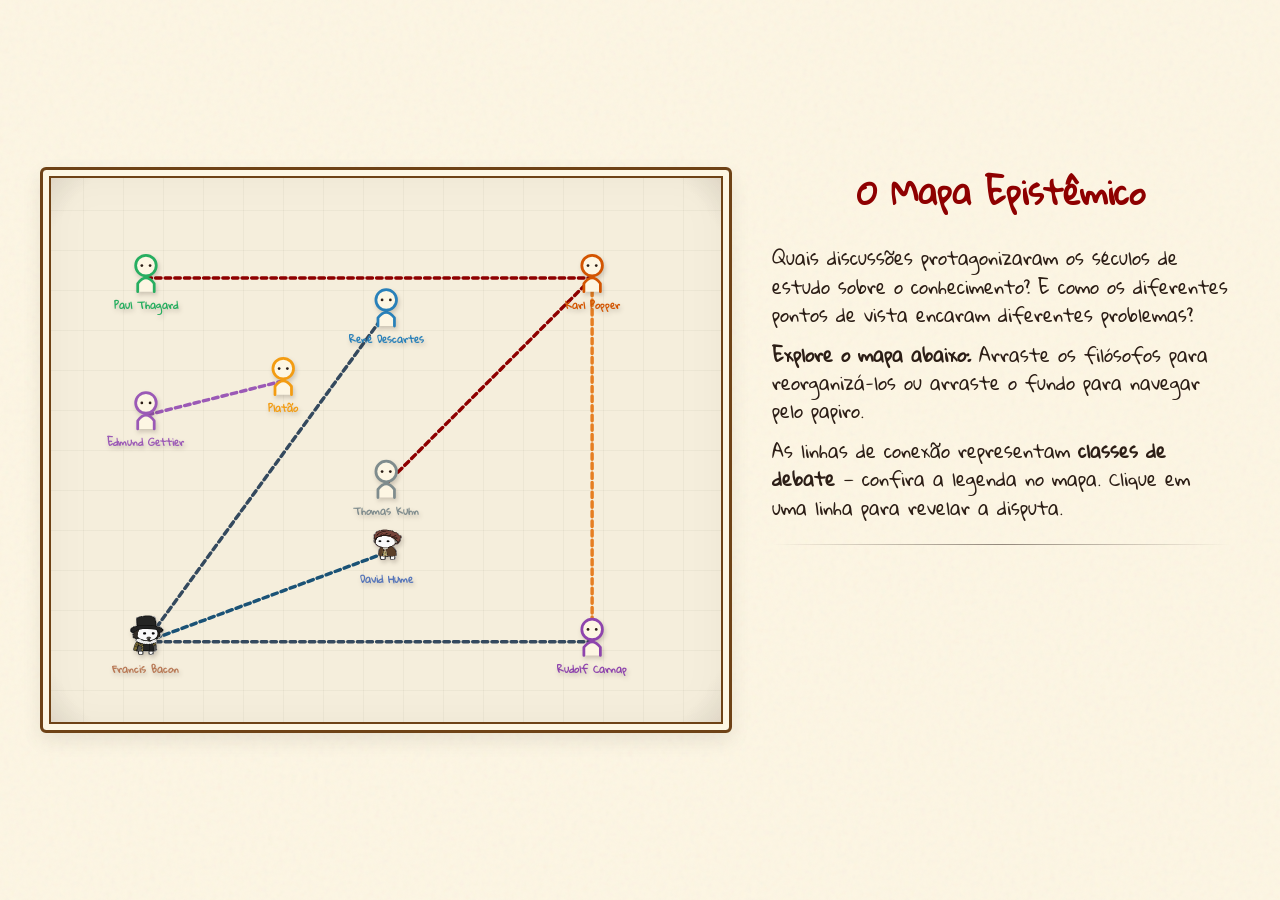
==== commit 6ee1838c: "Trazendo alterações da main para a branch feature/pagina-inicial" ====
--- a/index.html
+++ b/index.html
@@ -3,8 +3,52 @@
 <head>
     <meta charset="UTF-8">
     <title>Epistemologia Interativa</title>
+
+    <!-- Fonte cartunesca / manuscrita -->
     <link href="https://fonts.googleapis.com/css2?family=Gloria+Hallelujah&display=swap" rel="stylesheet">
+
     <link rel="stylesheet" href="css/style.css">
+
+<style>
+    body {
+        font-family: 'Gloria Hallelujah', cursive;
+    }
+    h1, h2, h3 {
+        font-family: 'Gloria Hallelujah', cursive;
+    }
+    #main-title {
+        font-family: 'Gloria Hallelujah', cursive;
+    }
+    button {
+        font-family: 'Gloria Hallelujah', cursive;
+    }
+    input, textarea {
+        font-family: 'Gloria Hallelujah', cursive;
+    }
+/* Aplica a fonte a todos os textos SVG, incluindo os nomes dos filósofos */
+svg text {
+    font-family: 'Gloria Hallelujah', cursive;
+}
+
+/* Se os nomes forem desenhados com elementos <text> dentro do SVG */
+#graph-container text {
+    font-family: 'Gloria Hallelujah', cursive;
+}
+
+/* Mantém a mesma fonte no restante da página */
+body,
+h1, h2, h3,
+button,
+input,
+textarea {
+    font-family: 'Gloria Hallelujah', cursive;
+}
+
+/* Título "O Mapa Epistêmico" */
+#main-title {
+    font-family: 'Gloria Hallelujah', cursive;
+}
+</style>
 </head>
 <body>
     <main class="container">
@@ -13,50 +57,56 @@
             </svg>
         </div>
 
-<div class="story-panel">
-    <div id="map-ui">
-        <h2 id="main-title">O Mapa Epistêmico</h2>
-        <div id="intro-content"></div>
-        <hr class="papyri-hr">
-        <div id="detail-content" class="fade-in"></div>
-        <div class="interaction-buttons" id="button-container"></div>
-    </div>
+        <div class="story-panel">
+            <h2 id="main-title">O Mapa Epistêmico</h2>
 
-    <div id="chapter-ui" style="display: none;">
-    </div>
-</div>
+            <div id="intro-content"></div>
+
+            <hr class="papyri-hr">
+
+            <div id="detail-content" class="fade-in"></div>
+
+            <div class="interaction-buttons" id="button-container"></div>
+        </div>
     </main>
 
     <!--
     =====================================================================
-    ORDEM DE CARREGAMENTO
+    ORDEM DE CARREGAMENTO DOS SCRIPTS — não altere sem ler abaixo
     =====================================================================
-    1. state.js        → cria o namespace App (DEVE ser o primeiro)
-    2. data.js         → define Icons, gameData (debateClasses, nodes, edges)
-    3. chapters/*.js   → cada capítulo chama App.registerChapter(...)
-    4. graph.js / story.js / interaction.js → motor da aplicação
-    5. main.js         → dispara a inicialização
 
-    Ao adicionar um novo capítulo:
-      a) Crie chapters/cap_meu_novo.js  (copie _template.js)
-      b) Adicione o <script> abaixo, ANTES de graph.js
-      c) Adicione a entrada em chapters.json
+    1. data.js       → Define `gameData` (nós, arestas, intro).
+                       É a fonte da verdade; edite aqui para mudar o mapa.
+
+    2. chapters/*    → Cada capítulo registra a si mesmo em `App.chapters`
+                       via `App.registerChapter(id, module)`.
+                       Adicione novos arquivos aqui E em chapters.json.
+
+    3. state.js      → Cria o namespace global `App` com estado compartilhado.
+                       Deve vir ANTES dos módulos do motor.
+
+    4. graph.js      → Renderização SVG (nós, arestas, atualização de posição).
+    5. story.js      → Painel narrativo (intro, detalhes de aresta, lançamento de capítulo).
+    6. interaction.js→ Drag de bonequinhos e pan do mapa.
+    7. main.js       → Ponto de entrada: orquestra a inicialização no DOMContentLoaded.
     =====================================================================
     -->
 
+    <!-- 1. Estado global (App) — deve vir primeiro de tudo -->
     <script src="js/state.js"></script>
+
+    <!-- 2. Dados do mapa -->
     <script src="js/data.js"></script>
 
-    <!-- Capítulos -->
+    <!-- 3. Capítulos (registram-se em App.chapters automaticamente) -->
     <script src="chapters/cap_demarcacao.js"></script>
-    <script src="chapters/cap_demarcacao_kuhn.js"></script>
     <script src="chapters/cap_peru.js"></script>
     <script src="chapters/cap_revolucoes.js"></script>
 
-    <!-- Engine -->
+    <!-- 4. Motor do aplicativo -->
     <script src="js/graph.js"></script>
     <script src="js/story.js"></script>
     <script src="js/interaction.js"></script>
     <script src="js/main.js"></script>
 </body>
-</html>+</html>
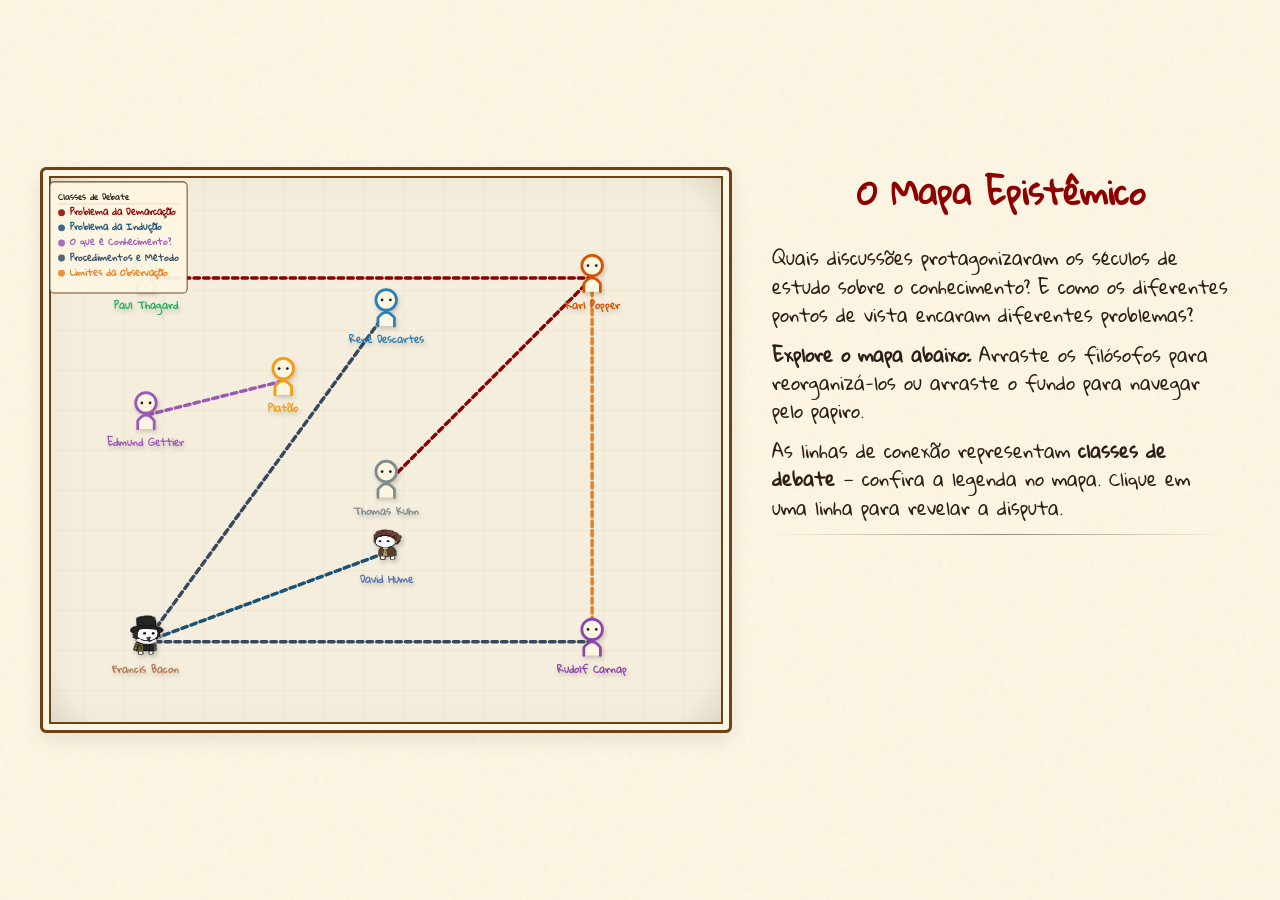
==== commit 4352124b: "some changes" ====
--- a/index.html
+++ b/index.html
@@ -2,53 +2,11 @@
 <html lang="pt-BR">
 <head>
     <meta charset="UTF-8">
-    <title>Epistemologia Interativa</title>
-
-    <!-- Fonte cartunesca / manuscrita -->
+    <meta name="viewport" content="width=device-width, initial-scale=1.0">
+    <meta name="description" content="Aplicação web interativa que apresenta disputas históricas da epistemologia da ciência através de um mapa navegável com filósofos e cenas de debate.">
+    <title>Epistemologia Interativa — O Mapa Epistêmico</title>
     <link href="https://fonts.googleapis.com/css2?family=Gloria+Hallelujah&display=swap" rel="stylesheet">
-
     <link rel="stylesheet" href="css/style.css">
-
-<style>
-    body {
-        font-family: 'Gloria Hallelujah', cursive;
-    }
-    h1, h2, h3 {
-        font-family: 'Gloria Hallelujah', cursive;
-    }
-    #main-title {
-        font-family: 'Gloria Hallelujah', cursive;
-    }
-    button {
-        font-family: 'Gloria Hallelujah', cursive;
-    }
-    input, textarea {
-        font-family: 'Gloria Hallelujah', cursive;
-    }
-/* Aplica a fonte a todos os textos SVG, incluindo os nomes dos filósofos */
-svg text {
-    font-family: 'Gloria Hallelujah', cursive;
-}
-
-/* Se os nomes forem desenhados com elementos <text> dentro do SVG */
-#graph-container text {
-    font-family: 'Gloria Hallelujah', cursive;
-}
-
-/* Mantém a mesma fonte no restante da página */
-body,
-h1, h2, h3,
-button,
-input,
-textarea {
-    font-family: 'Gloria Hallelujah', cursive;
-}
-
-/* Título "O Mapa Epistêmico" */
-#main-title {
-    font-family: 'Gloria Hallelujah', cursive;
-}
-</style>
 </head>
 <body>
     <main class="container">
@@ -57,56 +15,55 @@
             </svg>
         </div>
 
-        <div class="story-panel">
-            <h2 id="main-title">O Mapa Epistêmico</h2>
+<div class="story-panel">
+    <div id="map-ui">
+        <h2 id="main-title">O Mapa Epistêmico</h2>
+        <div id="intro-content"></div>
+        <hr class="papyri-hr">
+        <div id="detail-content" class="fade-in"></div>
+        <div class="interaction-buttons" id="button-container"></div>
+    </div>
 
-            <div id="intro-content"></div>
-
-            <hr class="papyri-hr">
-
-            <div id="detail-content" class="fade-in"></div>
-
-            <div class="interaction-buttons" id="button-container"></div>
-        </div>
+    <div id="chapter-ui" style="display: none;">
+    </div>
+</div>
     </main>
 
     <!--
     =====================================================================
-    ORDEM DE CARREGAMENTO DOS SCRIPTS — não altere sem ler abaixo
+    ORDEM DE CARREGAMENTO
     =====================================================================
+    1. state.js          → cria o namespace App (DEVE ser o primeiro)
+    2. data.js           → define Icons, gameData (debateClasses, nodes, edges)
+    3. chapter_engine.js → motor compartilhado de capítulos (antes dos chapters)
+    4. chapters/*.js     → cada capítulo chama App.registerChapter(...)
+    5. graph.js / story.js / interaction.js → motor da aplicação
+    6. main.js           → dispara a inicialização
 
-    1. data.js       → Define `gameData` (nós, arestas, intro).
-                       É a fonte da verdade; edite aqui para mudar o mapa.
-
-    2. chapters/*    → Cada capítulo registra a si mesmo em `App.chapters`
-                       via `App.registerChapter(id, module)`.
-                       Adicione novos arquivos aqui E em chapters.json.
-
-    3. state.js      → Cria o namespace global `App` com estado compartilhado.
-                       Deve vir ANTES dos módulos do motor.
-
-    4. graph.js      → Renderização SVG (nós, arestas, atualização de posição).
-    5. story.js      → Painel narrativo (intro, detalhes de aresta, lançamento de capítulo).
-    6. interaction.js→ Drag de bonequinhos e pan do mapa.
-    7. main.js       → Ponto de entrada: orquestra a inicialização no DOMContentLoaded.
+    Ao adicionar um novo capítulo:
+      a) Crie chapters/cap_meu_novo.js  (copie _template.js)
+      b) Adicione o <script> abaixo, ANTES de graph.js
+      c) Adicione a entrada em chapters.json
     =====================================================================
     -->
 
-    <!-- 1. Estado global (App) — deve vir primeiro de tudo -->
     <script src="js/state.js"></script>
+    <script src="js/data.js"></script>
+    <script src="js/chapter_engine.js"></script>
 
-    <!-- 2. Dados do mapa -->
-    <script src="js/data.js"></script>
+    <!-- Capítulos -->
+    <script src="chapters/cap_demarcacao.js"></script>
+    <script src="chapters/cap_demarcacao_kuhn.js"></script>
+    <script src="chapters/cap_peru.js"></script>
+    <script src="chapters/cap_gettier.js"></script>
+    <script src="chapters/cap_metodo.js"></script>
+    <script src="chapters/cap_observacao.js"></script>
+    <script src="chapters/cap_positivismo.js"></script>
 
-    <!-- 3. Capítulos (registram-se em App.chapters automaticamente) -->
-    <script src="chapters/cap_demarcacao.js"></script>
-    <script src="chapters/cap_peru.js"></script>
-    <script src="chapters/cap_revolucoes.js"></script>
-
-    <!-- 4. Motor do aplicativo -->
+    <!-- Engine -->
     <script src="js/graph.js"></script>
     <script src="js/story.js"></script>
     <script src="js/interaction.js"></script>
     <script src="js/main.js"></script>
 </body>
-</html>
+</html>
--- a/css/style.css
+++ b/css/style.css
@@ -10,6 +10,8 @@
      6. Badge de classe de debate (HTML)
      7. Botões de ação
      8. Animações — peru e fade
+     9. Capítulo — transição de cena e painel de diálogo
+    10. Responsivo
    ========================================================================== */
 
 
@@ -287,6 +289,18 @@
     margin-bottom: 4px;
 }
 
+/* Botão desabilitado — capítulo "Em breve" */
+.btn-choice--coming-soon {
+    opacity: 0.5;
+    cursor: not-allowed;
+    border-style: dashed;
+}
+.btn-choice--coming-soon:hover {
+    transform: none;
+    filter: none;
+    background-color: transparent;
+}
+
 
 /* --------------------------------------------------------------------------
    8. Animações
@@ -333,7 +347,8 @@
     gap: 16px;
 }
 
-/* Caixa de diálogo */
+/* Caixa de diálogo — genérica para qualquer capítulo */
+.chapter-dialogue-box,
 #peru-dialogue-box {
     flex: 1;
     display: flex;
@@ -345,6 +360,15 @@
     border-radius: 4px;
 }
 
+.chapter-title {
+    font-family: 'Gloria Hallelujah', cursive;
+    font-size: 1.3em;
+    color: var(--accent-red);
+    margin-top: 0;
+    margin-bottom: 12px;
+    text-align: center;
+}
+
 .chapter-speaker {
     font-family: 'Gloria Hallelujah', cursive;
     font-size: 0.95em;
@@ -369,33 +393,22 @@
     margin-top: auto;
 }
 
-/* Estilos da legenda SVG */
-.legend-bg {
-    fill: var(--bg-color);
-    stroke: var(--lightwood-color);
-    stroke-width: 1.5;
-    opacity: 0.95;
-}
-
-.legend-title {
-    font-family: 'Gloria Hallelujah', cursive;
-    font-size: 10px;
-    fill: var(--papyri-ink);
-    dominant-baseline: hanging;
-}
-
-.legend-sep {
-    stroke: var(--line-color);
-    stroke-width: 1;
-}
-
-.legend-dot {
-    opacity: 0.85;
-}
-
-.legend-label {
-    font-family: 'Crimson Text', serif;
-    font-size: 13px;
-    font-weight: 600;
-    dominant-baseline: middle;
+
+/* --------------------------------------------------------------------------
+   10. Responsivo
+   -------------------------------------------------------------------------- */
+@media (max-width: 768px) {
+    .container {
+        flex-direction: column;
+    }
+
+    .map-container {
+        flex: none;
+        height: 50vh;
+    }
+
+    .story-panel {
+        flex: none;
+        padding: 10px 0;
+    }
 }
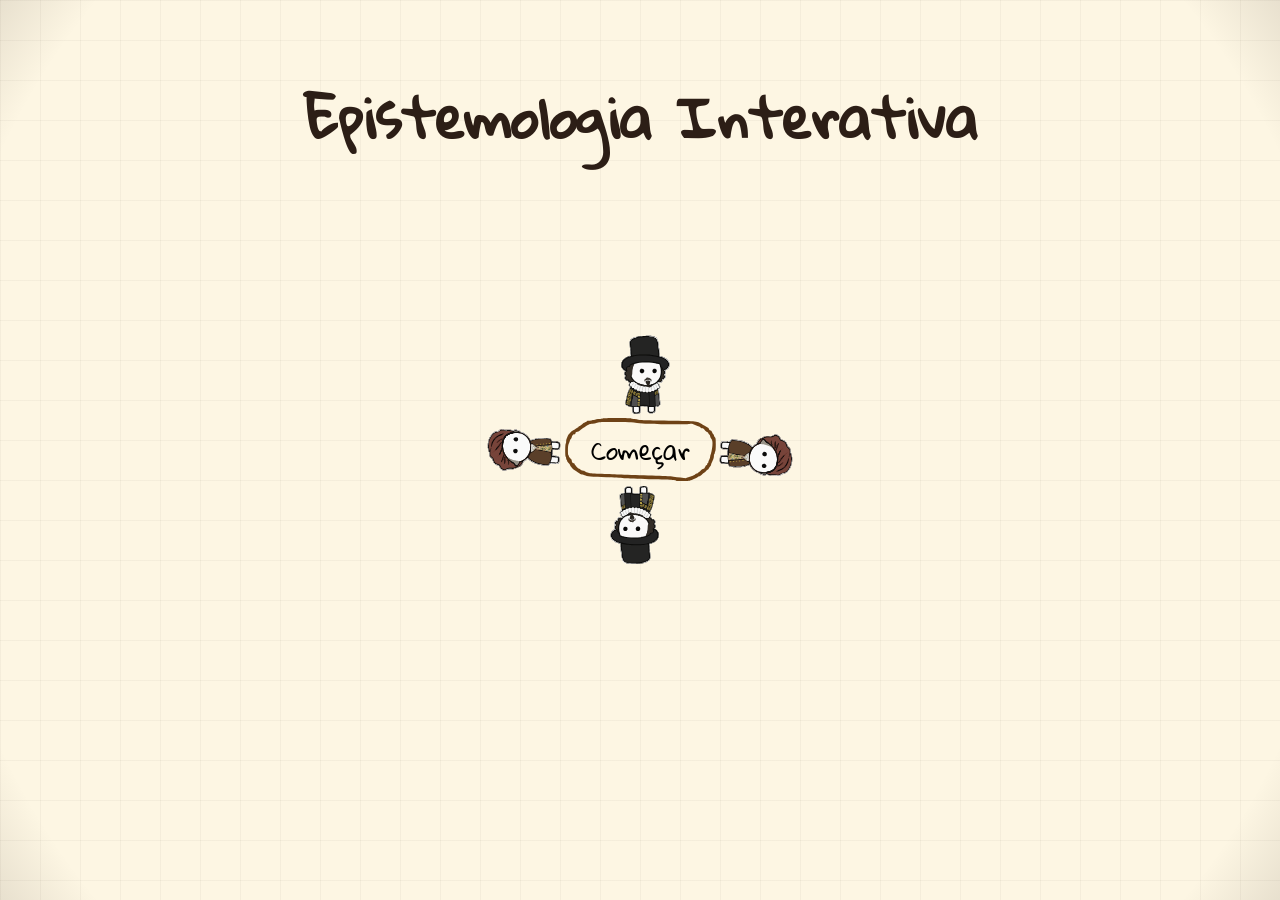
==== commit d7602261: "feat: página inicial adicionada" ====
--- a/index.html
+++ b/index.html
@@ -2,68 +2,30 @@
 <html lang="pt-BR">
 <head>
     <meta charset="UTF-8">
+    <title>Epistemologia Interativa</title>
     <meta name="viewport" content="width=device-width, initial-scale=1.0">
-    <meta name="description" content="Aplicação web interativa que apresenta disputas históricas da epistemologia da ciência através de um mapa navegável com filósofos e cenas de debate.">
-    <title>Epistemologia Interativa — O Mapa Epistêmico</title>
     <link href="https://fonts.googleapis.com/css2?family=Gloria+Hallelujah&display=swap" rel="stylesheet">
     <link rel="stylesheet" href="css/style.css">
 </head>
-<body>
-    <main class="container">
-        <div class="map-container map-frame">
-            <svg id="graph-container" viewBox="0 0 1000 800" xmlns="http://www.w3.org/2000/svg">
-            </svg>
-        </div>
 
-<div class="story-panel">
-    <div id="map-ui">
-        <h2 id="main-title">O Mapa Epistêmico</h2>
-        <div id="intro-content"></div>
-        <hr class="papyri-hr">
-        <div id="detail-content" class="fade-in"></div>
-        <div class="interaction-buttons" id="button-container"></div>
+
+<body class="body-home">
+
+    <div class="title-home">
+        <p> Epistemologia Interativa </p>
+        <br></br>
     </div>
 
-    <div id="chapter-ui" style="display: none;">
+    <div id="orbit-stage" style="position: relative;">
+    <a href="./mapa-epistemico.html"><button id="center-btn" class="btn">Começar</button></a>
+    <!-- os personagens são injetados via JS -->
     </div>
-</div>
-    </main>
 
-    <!--
-    =====================================================================
-    ORDEM DE CARREGAMENTO
-    =====================================================================
-    1. state.js          → cria o namespace App (DEVE ser o primeiro)
-    2. data.js           → define Icons, gameData (debateClasses, nodes, edges)
-    3. chapter_engine.js → motor compartilhado de capítulos (antes dos chapters)
-    4. chapters/*.js     → cada capítulo chama App.registerChapter(...)
-    5. graph.js / story.js / interaction.js → motor da aplicação
-    6. main.js           → dispara a inicialização
+    <script src="js/orbit.js"></script>
+    <script src="js/home.js"></script>
 
-    Ao adicionar um novo capítulo:
-      a) Crie chapters/cap_meu_novo.js  (copie _template.js)
-      b) Adicione o <script> abaixo, ANTES de graph.js
-      c) Adicione a entrada em chapters.json
-    =====================================================================
-    -->
+    <div>
 
-    <script src="js/state.js"></script>
-    <script src="js/data.js"></script>
-    <script src="js/chapter_engine.js"></script>
-
-    <!-- Capítulos -->
-    <script src="chapters/cap_demarcacao.js"></script>
-    <script src="chapters/cap_demarcacao_kuhn.js"></script>
-    <script src="chapters/cap_peru.js"></script>
-    <script src="chapters/cap_gettier.js"></script>
-    <script src="chapters/cap_metodo.js"></script>
-    <script src="chapters/cap_observacao.js"></script>
-    <script src="chapters/cap_positivismo.js"></script>
-
-    <!-- Engine -->
-    <script src="js/graph.js"></script>
-    <script src="js/story.js"></script>
-    <script src="js/interaction.js"></script>
-    <script src="js/main.js"></script>
+    </div>
 </body>
-</html>+</html>
--- a/css/style.css
+++ b/css/style.css
@@ -1,38 +1,40 @@
 /* ==========================================================================
-   style.css — Epistemologia Interativa
+   style.css — Estilos da Epistemologia Interativa
    ==========================================================================
    Seções:
      1. Variáveis e Reset
-     2. Layout
-     3. Mapa SVG — arestas e bonequinhos
-     4. Legenda de classes de debate (SVG)
-     5. Painel narrativo
-     6. Badge de classe de debate (HTML)
-     7. Botões de ação
-     8. Animações — peru e fade
-     9. Capítulo — transição de cena e painel de diálogo
-    10. Responsivo
+     2. Layout (container, painel do mapa, painel de história)
+     3. Elementos do Mapa SVG (arestas, bonequinhos)
+     4. Painel Narrativo (títulos, separador, zona de detalhes)
+     5. Botões de Ação
+     6. Animações
    ========================================================================== */
 
 
 /* --------------------------------------------------------------------------
    1. Variáveis e Reset
    -------------------------------------------------------------------------- */
+
 :root {
-    --bg-color:        #fdf6e3;
-    --papyri-ink:      #2c1e16;
-    --accent-red:      #8e0000;
-    --line-color:      #d7ccc8;
-    --lightwood-color: #6e4216;
-
+    /* Paleta principal */
+    --bg-color:        #fdf6e3; /* Bege antigo (papel/papiro) */
+    --papyri-ink:      #2c1e16; /* Marrom escuro ferrogálica */
+    --accent-red:      #8e0000; /* Vinho clássico */
+    --line-color:      #d7ccc8; /* Cor das linhas de conexão no mapa */
+    --lightwood-color: #6e4216; /* Cor da moldura do mapa */
+
+    /* Cores dos filósofos / correntes (terracotas e naturais) */
     --indutivista-color: #b97a57;
     --empiricista-color: #5776b9;
 }
 
 body {
-    font-family: 'Gloria Hallelujah', cursive;
+    font-family: 'Crimson Text', serif;
     background-color: var(--bg-color);
+
+    /* Textura de ruído de papel sutil gerada via SVG inline */
     background-image: url("data:image/svg+xml,%3Csvg viewBox='0 0 200 200' xmlns='http://www.w3.org/2000/svg'%3E%3Cfilter id='noiseFilter'%3E%3CfeTurbulence type='fractalNoise' baseFrequency='0.8' numOctaves='3' stitchTiles='stitch'/%3E%3C/filter%3E%3Crect width='100%25' height='100%25' filter='url(%23noiseFilter)' opacity='0.05'/%3E%3C/svg%3E");
+
     color: var(--papyri-ink);
     display: flex;
     justify-content: center;
@@ -47,6 +49,7 @@
 /* --------------------------------------------------------------------------
    2. Layout
    -------------------------------------------------------------------------- */
+
 .container {
     display: flex;
     flex-direction: row;
@@ -55,31 +58,48 @@
     gap: 30px;
 }
 
+/* Painel do mapa (SVG) */
 .map-container {
     flex: 1.5;
-    background-color: #f5eedc;
+    background-color: #f5eedc; /* Levemente mais escuro que o papel para destacar */
+
+    /* Grid de cartógrafo + vinheta nas bordas */
     background-image:
         radial-gradient(circle at center, transparent 90%, rgba(44, 30, 22, 0.1) 100%),
         linear-gradient(rgba(44, 30, 22, 0.04) 1px, transparent 1px),
         linear-gradient(90deg, rgba(44, 30, 22, 0.04) 1px, transparent 1px);
     background-size: 100% 100%, 40px 40px, 40px 40px;
+
+    /* Moldura "encadernada" com sombras múltiplas */
     border: 3px solid var(--lightwood-color);
     border-radius: 6px;
+    padding: 8px;
     box-shadow:
-        inset 0 0 0 6px var(--bg-color),
-        inset 0 0 0 8px var(--lightwood-color),
-        inset 0 0 50px rgba(44, 20, 6, 0.05),
-        0 8px 20px rgba(0, 0, 0, 0.08);
+        inset 0 0 0 6px var(--bg-color),          /* Borda interna clara */
+        inset 0 0 0 8px var(--lightwood-color),    /* Linha fina interna */
+        inset 0 0 50px rgba(44, 20, 6, 0.05),      /* Sombreamento profundo */
+        0 8px 20px rgba(0, 0, 0, 0.08);            /* Sombra externa */
+
     overflow: hidden;
     cursor: grab;
     user-select: none;
     -webkit-user-select: none;
 }
 
-.map-container:active { cursor: grabbing; }
-
-#graph-container { width: 100%; height: 100%; }
-
+.map-container:active {
+    cursor: grabbing;
+}
+
+#graph-container {
+    width: 100%;
+    height: 100%;
+}
+
+.chapter-container {
+    cursor: default;
+}
+
+/* Painel narrativo (texto) */
 .story-panel {
     flex: 1;
     display: flex;
@@ -91,38 +111,37 @@
 
 
 /* --------------------------------------------------------------------------
-   3. Mapa SVG — arestas e bonequinhos
-   -------------------------------------------------------------------------- */
-
-/* Cada aresta agora é um <path> dentro de um <g class="edge-group"> */
+   3. Elementos do Mapa SVG
+   -------------------------------------------------------------------------- */
+
+/* Arestas — rotas de exploração tracejadas */
 .edge {
+    stroke: var(--line-color);
     stroke-width: 5;
     stroke-dasharray: 8 6;
     stroke-linecap: round;
-    transition: stroke-width 0.2s, stroke-dasharray 0.2s, opacity 0.2s;
-}
-
-.edge-group:hover .edge {
+    cursor: pointer;
+    transition: stroke 0.3s, stroke-width 0.2s, stroke-dasharray 0.2s;
+}
+
+.edge:hover {
+    stroke: var(--accent-red);
     stroke-width: 7;
     stroke-dasharray: 0;
 }
 
-/* Quando um grupo está ativo (selecionado) */
-.edge-group.active .edge {
+.edge.active {
+    stroke: var(--papyri-ink);
     stroke-width: 8;
     stroke-dasharray: 0;
-    filter: drop-shadow(0 0 4px currentColor);
-}
-
-/* Esmaecer arestas de classes diferentes da ativa */
-.edge-group.dimmed .edge {
-    opacity: 0.25;
-}
-
+}
+
+/* Bonequinhos (node-group) */
 .node-group {
     cursor: grab;
     filter: drop-shadow(2px 4px 3px rgba(44, 30, 22, 0.2));
 }
+
 .node-group:active {
     cursor: grabbing;
     filter: drop-shadow(4px 8px 4px rgba(44, 30, 22, 0.15));
@@ -135,10 +154,13 @@
     stroke-linecap: round;
     stroke-linejoin: round;
 }
-.character-eye  { fill: var(--papyri-ink); }
+
+.character-eye {
+    fill: var(--papyri-ink);
+}
 
 .character-label {
-    font-family: 'Gloria Hallelujah', cursive;
+    font-family: 'Cinzel', serif;
     font-size: 14px;
     font-weight: bold;
     pointer-events: none;
@@ -148,116 +170,100 @@
 
 
 /* --------------------------------------------------------------------------
-   4. Legenda de classes de debate (SVG nativo)
-   -------------------------------------------------------------------------- */
-.legend-bg {
-    fill: var(--bg-color);
-    stroke: var(--lightwood-color);
-    stroke-width: 1.5;
-    rx: 6px;
-    opacity: 0.95;
-}
-
-.legend-title {
-    font-family: 'Gloria Hallelujah', cursive;
-    font-size: 11px;
+   3. Elementos da Página Inicial
+   -------------------------------------------------------------------------- */
+
+
+#orbit-stage .personagem{
+    position: absolute;
+    top: -37px;
+    left: -50%;
+    /* margin-left: -30px; */
+    /* margin-top: 10px; */
+    pointer-events: none;
+    user-select: none;
+    max-width:60px;
+    max-height:90px;
+    width: auto;
+    height: auto;
+}
+
+.title-home {
+    position:fixed ;
+    top:1%;
+    left: center;
+    font-family: Gloria Hallelujah ;
+    font-size: 54px;
     font-weight: bold;
-    fill: var(--papyri-ink);
-    dominant-baseline: hanging;
-}
-
-.legend-sep {
-    stroke: var(--line-color);
-    stroke-width: 1;
-}
-
-.legend-dot {
-    opacity: 0.85;
-}
-
-.legend-label {
-    font-family: 'Gloria Hallelujah', cursive;
-    font-size: 13px;
-    font-weight: 600;
-    dominant-baseline: middle;
-}
-
-
-/* --------------------------------------------------------------------------
-   5. Painel narrativo
-   -------------------------------------------------------------------------- */
-.story-panel p { margin-bottom: 12px; margin-top: 0; }
+}
+
+.body-home {
+    background-image:
+        radial-gradient(circle at center, transparent 90%, rgba(44, 30, 22, 0.1) 100%),
+        linear-gradient(rgba(44, 30, 22, 0.04) 1px, transparent 1px),
+        linear-gradient(90deg, rgba(44, 30, 22, 0.04) 1px, transparent 1px);
+    background-size: 100% 100%, 40px 40px, 40px 40px;
+}
+
+
+/* --------------------------------------------------------------------------
+   4. Painel Narrativo
+   -------------------------------------------------------------------------- */
+
+.story-panel p {
+    margin-bottom: 12px;
+    margin-top: 0;
+}
 
 .story-panel h2 {
-    font-family: 'Gloria Hallelujah', cursive;
+    font-family: 'Cinzel', serif;
     font-size: 1.8em;
     margin-top: 0;
     color: var(--accent-red);
     text-align: center;
 }
 
+/* Separador decorativo (gradiente de tinta) */
 .papyri-hr {
     border: 0;
     height: 1px;
     background-image: linear-gradient(
-        to right, rgba(44,30,22,0), rgba(44,30,22,0.5), rgba(44,30,22,0)
+        to right,
+        rgba(44, 30, 22, 0),
+        rgba(44, 30, 22, 0.5),
+        rgba(44, 30, 22, 0)
     );
     margin: 10px 0;
 }
 
-#detail-content { color: #4e342e; }
+/* Zona de detalhes dinâmicos */
+#detail-content {
+    color: #4e342e; /* Tinta levemente mais suave que o ink principal */
+}
 
 #detail-content h3 {
-    font-family: 'Gloria Hallelujah', cursive;
+    font-family: 'Cinzel', serif;
     font-size: 1.3em;
     margin-bottom: 3px;
-    margin-top: 8px;
     color: var(--papyri-ink);
 }
 
-.interaction-buttons { margin-top: auto; padding-top: 20px; }
-
-.chapter-not-found {
-    color: var(--accent-red);
-    font-style: italic;
-    font-size: 0.95em;
-}
-
-
-/* --------------------------------------------------------------------------
-   6. Badge de classe de debate (HTML)
-   -------------------------------------------------------------------------- */
-.debate-class-badge {
-    display: inline-block;
-    font-family: 'Gloria Hallelujah', cursive;
-    font-size: 0.78em;
-    font-weight: bold;
-    letter-spacing: 0.05em;
-    text-transform: uppercase;
-    border: 2px solid;       /* cor definida via style inline */
-    border-radius: 3px;
-    padding: 2px 10px;
-    margin-bottom: 4px;
-    opacity: 0.9;
-}
-
-.debate-class-desc {
-    font-style: italic;
-    font-size: 0.95em;
-    color: #6d4c41;
-    margin-top: 2px !important;
-    margin-bottom: 8px !important;
-}
-
-
-/* --------------------------------------------------------------------------
-   7. Botões de ação
-   -------------------------------------------------------------------------- */
+/* Empurra os botões para o rodapé do painel */
+.interaction-buttons {
+    margin-top: auto;
+    padding-top: 20px;
+}
+
+
+/* --------------------------------------------------------------------------
+   5. Botões de Ação
+   -------------------------------------------------------------------------- */
+
 .btn-choice {
     display: inline-flex;
     align-items: center;
     justify-content: center;
-    font-family: 'Gloria Hallelujah', cursive;
+    font-family: 'Cinzel', serif;
     font-size: 16px;
     font-weight: bold;
     color: var(--papyri-ink);
@@ -269,146 +275,91 @@
     transition: all 0.2s ease-in-out;
 }
 
-/* Quando a classe de debate fornece uma cor própria */
-.btn-choice--colored {
-    color: var(--btn-class-color, var(--papyri-ink));
-    border-color: var(--btn-class-color, var(--papyri-ink));
-}
-
 .btn-choice:hover {
-    background-color: rgba(0,0,0, 0.04);
+    color: var(--accent-red);
+    border-color: var(--accent-red);
+    background-color: rgba(142, 0, 0, 0.04);
     transform: scale(1.02);
-    filter: brightness(1.15);
-}
-.btn-choice:active { transform: scale(0.98); }
-
+}
+
+.btn-choice:active {
+    transform: scale(0.98);
+}
+
+.btn {
+    background-image: url('../img/btn.svg');
+    background-size: contain;
+    background-repeat: no-repeat;
+    background-position: center;
+    font-size: 1.5rem;
+    min-height: 4rem;
+    min-width: 10rem;
+    border: none;
+    background-color: transparent;
+
+    cursor: pointer;
+    font-family: "Gloria Hallelujah", cursive;
+
+    padding: 0px 0px;
+    border-radius: 999px;
+    z-index: 10;
+    position: relative;
+}
+
+.btn:active {
+    transform: translateY(5px);
+}
+
+/* Ícone SVG dentro dos botões */
 .btn-choice .btn-icon {
-    width: 26px; height: 26px;
+    width: 26px;
+    height: 26px;
     vertical-align: middle;
     margin-right: 12px;
     margin-bottom: 4px;
 }
 
-/* Botão desabilitado — capítulo "Em breve" */
-.btn-choice--coming-soon {
-    opacity: 0.5;
-    cursor: not-allowed;
-    border-style: dashed;
-}
-.btn-choice--coming-soon:hover {
-    transform: none;
-    filter: none;
-    background-color: transparent;
-}
-
-
-/* --------------------------------------------------------------------------
-   8. Animações
-   -------------------------------------------------------------------------- */
-.fade-in { animation: fadeIn 0.5s ease-in-out; }
+
+/* --------------------------------------------------------------------------
+   6. Animações
+   -------------------------------------------------------------------------- */
+
+/* Surgimento suave ao carregar detalhes de uma aresta */
+.fade-in {
+    animation: fadeIn 0.5s ease-in-out;
+}
+
+.fade-out {
+    animation: fadeOut 0.5s ease-out;
+}
 
 @keyframes fadeIn {
     from { opacity: 0; transform: translateY(5px); }
     to   { opacity: 1; transform: translateY(0);   }
 }
 
-/* Peru */
+@keyframes fadeOut {
+    from { opacity: 1; transform: translateY(5px); }
+    to   { opacity: 0; transform: translateY(0);   }
+}
+
+/* Animações do ícone do peru — ativadas ao passar o mouse no botão pai */
+
 .turkey-svg .turkey-head-group {
     transition: transform 0.4s cubic-bezier(0.175, 0.885, 0.32, 1.275);
-    transform-origin: 52px 70px;
-}
+    transform-origin: 52px 70px; /* Pivô no centro do corpo */
+}
+
 .turkey-svg .turkey-wattle {
     transition: fill 0.3s ease, transform 0.4s ease;
-    transform-origin: 22px 34px;
-}
-.btn-choice:hover .turkey-head-group { transform: rotate(15deg) translateY(-3px); }
-.btn-choice:hover .turkey-wattle     { fill: #e74c3c; transform: scale(1.15) rotate(-10deg); }
-
-/* --------------------------------------------------------------------------
-   9. Capítulo — transição de cena e painel de diálogo
-   -------------------------------------------------------------------------- */
-
-/* Fade-out da cena no SVG ao trocar de capítulo */
-.fade-out {
-    animation: fadeOut 0.4s ease-out forwards;
-    pointer-events: none;
-}
-
-@keyframes fadeOut {
-    from { opacity: 1; }
-    to   { opacity: 0; }
-}
-
-/* Painel do capítulo ocupa o story-panel inteiro */
-#chapter-ui {
-    flex: 1;
-    display: none;         /* mostrado por story.js via inline style */
-    flex-direction: column;
-    gap: 16px;
-}
-
-/* Caixa de diálogo — genérica para qualquer capítulo */
-.chapter-dialogue-box,
-#peru-dialogue-box {
-    flex: 1;
-    display: flex;
-    flex-direction: column;
-    justify-content: center;
-    padding: 20px;
-    background: rgba(253, 246, 227, 0.7);
-    border: 1px solid var(--line-color);
-    border-radius: 4px;
-}
-
-.chapter-title {
-    font-family: 'Gloria Hallelujah', cursive;
-    font-size: 1.3em;
-    color: var(--accent-red);
-    margin-top: 0;
-    margin-bottom: 12px;
-    text-align: center;
-}
-
-.chapter-speaker {
-    font-family: 'Gloria Hallelujah', cursive;
-    font-size: 0.95em;
-    font-weight: bold;
-    color: var(--accent-red);
-    margin-bottom: 10px !important;
-    margin-top: 0 !important;
-}
-
-.chapter-text {
-    font-size: 1.05em;
-    line-height: 1.7;
-    color: var(--papyri-ink);
-    margin: 0 !important;
-}
-
-/* Botões de controle do capítulo */
-.chapter-controls {
-    display: flex;
-    flex-direction: column;
-    gap: 10px;
-    margin-top: auto;
-}
-
-
-/* --------------------------------------------------------------------------
-   10. Responsivo
-   -------------------------------------------------------------------------- */
-@media (max-width: 768px) {
-    .container {
-        flex-direction: column;
-    }
-
-    .map-container {
-        flex: none;
-        height: 50vh;
-    }
-
-    .story-panel {
-        flex: none;
-        padding: 10px 0;
-    }
+    transform-origin: 22px 34px; /* Pivô na base da carúncula */
+}
+
+.btn-choice:hover .turkey-head-group {
+    transform: rotate(15deg) translateY(-3px); /* Peru ergue a cabeça esperançoso */
+}
+
+.btn-choice:hover .turkey-wattle {
+    fill: #e74c3c;                          /* Papada avermelhada de excitação */
+    transform: scale(1.15) rotate(-10deg);  /* Balança sutilmente */
 }
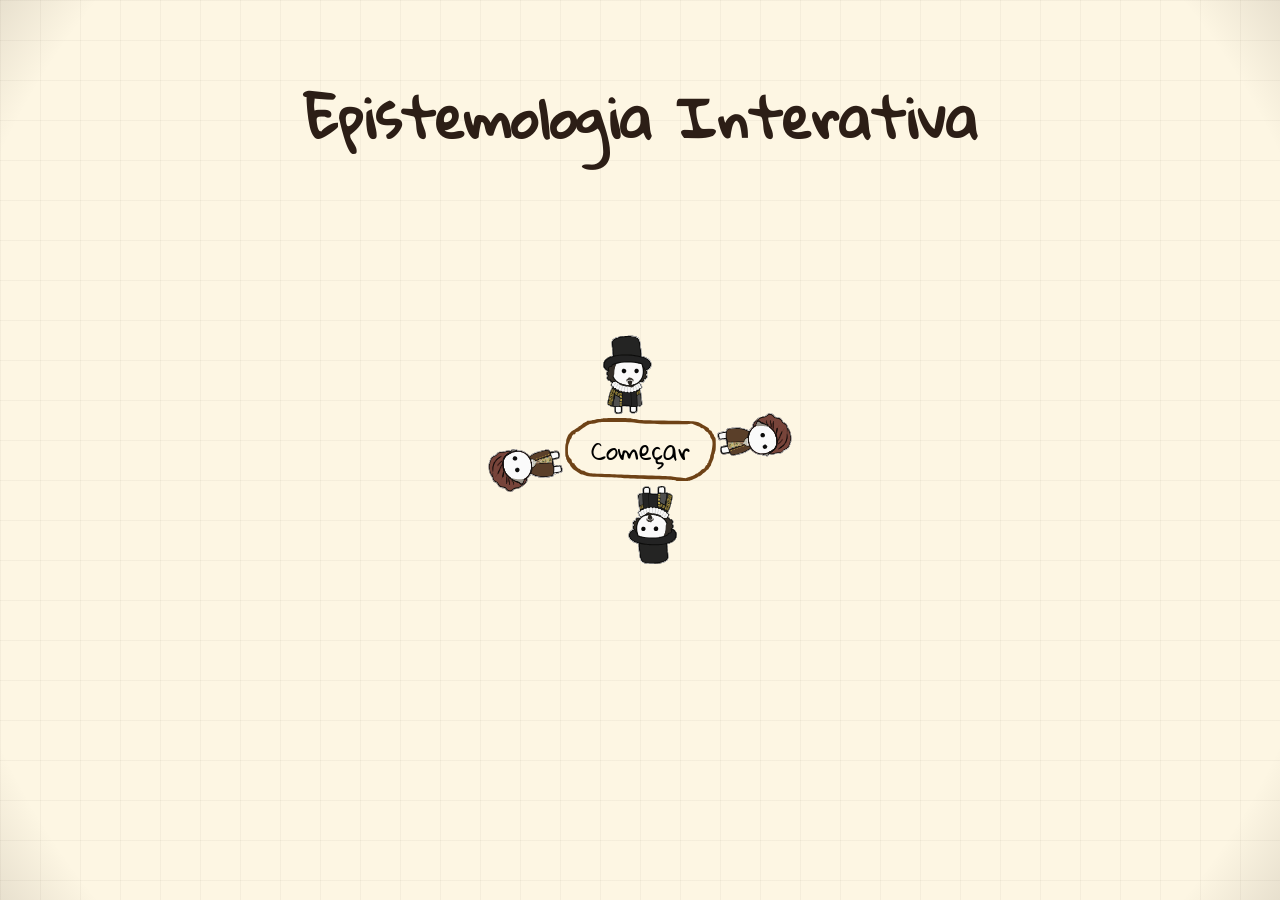
==== commit 77868018: "fix: corrige a perda do container no merge" ====
--- a/index.html
+++ b/index.html
@@ -8,24 +8,17 @@
     <link rel="stylesheet" href="css/style.css">
 </head>
 
-
 <body class="body-home">
-
     <div class="title-home">
         <p> Epistemologia Interativa </p>
         <br></br>
     </div>
 
     <div id="orbit-stage" style="position: relative;">
-    <a href="./mapa-epistemico.html"><button id="center-btn" class="btn">Começar</button></a>
-    <!-- os personagens são injetados via JS -->
+        <a href="./mapa-epistemico.html"><button id="center-btn" class="btn">Começar</button></a>
+        <!-- os personagens são injetados via JS -->
     </div>
 
     <script src="js/orbit.js"></script>
-    <script src="js/home.js"></script>
-
-    <div>
-
-    </div>
 </body>
 </html>
--- a/css/style.css
+++ b/css/style.css
@@ -1,40 +1,38 @@
 /* ==========================================================================
-   style.css — Estilos da Epistemologia Interativa
+   style.css — Epistemologia Interativa
    ==========================================================================
    Seções:
      1. Variáveis e Reset
-     2. Layout (container, painel do mapa, painel de história)
-     3. Elementos do Mapa SVG (arestas, bonequinhos)
-     4. Painel Narrativo (títulos, separador, zona de detalhes)
-     5. Botões de Ação
-     6. Animações
+     2. Layout
+     3. Mapa SVG — arestas e bonequinhos
+     4. Legenda de classes de debate (SVG)
+     5. Painel narrativo
+     6. Badge de classe de debate (HTML)
+     7. Botões de ação
+     8. Animações — peru e fade
+     9. Capítulo — transição de cena e painel de diálogo
+    10. Responsivo
    ========================================================================== */
 
 
 /* --------------------------------------------------------------------------
    1. Variáveis e Reset
    -------------------------------------------------------------------------- */
-
 :root {
-    /* Paleta principal */
-    --bg-color:        #fdf6e3; /* Bege antigo (papel/papiro) */
-    --papyri-ink:      #2c1e16; /* Marrom escuro ferrogálica */
-    --accent-red:      #8e0000; /* Vinho clássico */
-    --line-color:      #d7ccc8; /* Cor das linhas de conexão no mapa */
-    --lightwood-color: #6e4216; /* Cor da moldura do mapa */
-
-    /* Cores dos filósofos / correntes (terracotas e naturais) */
+    --bg-color:        #fdf6e3;
+    --papyri-ink:      #2c1e16;
+    --accent-red:      #8e0000;
+    --line-color:      #d7ccc8;
+    --lightwood-color: #6e4216;
+
     --indutivista-color: #b97a57;
     --empiricista-color: #5776b9;
 }
 
 body {
-    font-family: 'Crimson Text', serif;
+    font-family: 'Gloria Hallelujah', cursive;
     background-color: var(--bg-color);
-
-    /* Textura de ruído de papel sutil gerada via SVG inline */
     background-image: url("data:image/svg+xml,%3Csvg viewBox='0 0 200 200' xmlns='http://www.w3.org/2000/svg'%3E%3Cfilter id='noiseFilter'%3E%3CfeTurbulence type='fractalNoise' baseFrequency='0.8' numOctaves='3' stitchTiles='stitch'/%3E%3C/filter%3E%3Crect width='100%25' height='100%25' filter='url(%23noiseFilter)' opacity='0.05'/%3E%3C/svg%3E");
-
     color: var(--papyri-ink);
     display: flex;
     justify-content: center;
@@ -49,7 +47,6 @@
 /* --------------------------------------------------------------------------
    2. Layout
    -------------------------------------------------------------------------- */
-
 .container {
     display: flex;
     flex-direction: row;
@@ -58,48 +55,31 @@
     gap: 30px;
 }
 
-/* Painel do mapa (SVG) */
 .map-container {
     flex: 1.5;
-    background-color: #f5eedc; /* Levemente mais escuro que o papel para destacar */
-
-    /* Grid de cartógrafo + vinheta nas bordas */
+    background-color: #f5eedc;
     background-image:
         radial-gradient(circle at center, transparent 90%, rgba(44, 30, 22, 0.1) 100%),
         linear-gradient(rgba(44, 30, 22, 0.04) 1px, transparent 1px),
         linear-gradient(90deg, rgba(44, 30, 22, 0.04) 1px, transparent 1px);
     background-size: 100% 100%, 40px 40px, 40px 40px;
-
-    /* Moldura "encadernada" com sombras múltiplas */
     border: 3px solid var(--lightwood-color);
     border-radius: 6px;
-    padding: 8px;
     box-shadow:
-        inset 0 0 0 6px var(--bg-color),          /* Borda interna clara */
-        inset 0 0 0 8px var(--lightwood-color),    /* Linha fina interna */
-        inset 0 0 50px rgba(44, 20, 6, 0.05),      /* Sombreamento profundo */
-        0 8px 20px rgba(0, 0, 0, 0.08);            /* Sombra externa */
-
+        inset 0 0 0 6px var(--bg-color),
+        inset 0 0 0 8px var(--lightwood-color),
+        inset 0 0 50px rgba(44, 20, 6, 0.05),
+        0 8px 20px rgba(0, 0, 0, 0.08);
     overflow: hidden;
     cursor: grab;
     user-select: none;
     -webkit-user-select: none;
 }
 
-.map-container:active {
-    cursor: grabbing;
-}
-
-#graph-container {
-    width: 100%;
-    height: 100%;
-}
-
-.chapter-container {
-    cursor: default;
-}
-
-/* Painel narrativo (texto) */
+.map-container:active { cursor: grabbing; }
+
+#graph-container { width: 100%; height: 100%; }
+
 .story-panel {
     flex: 1;
     display: flex;
@@ -111,37 +91,38 @@
 
 
 /* --------------------------------------------------------------------------
-   3. Elementos do Mapa SVG
-   -------------------------------------------------------------------------- */
-
-/* Arestas — rotas de exploração tracejadas */
+   3. Mapa SVG — arestas e bonequinhos
+   -------------------------------------------------------------------------- */
+
+/* Cada aresta agora é um <path> dentro de um <g class="edge-group"> */
 .edge {
-    stroke: var(--line-color);
     stroke-width: 5;
     stroke-dasharray: 8 6;
     stroke-linecap: round;
-    cursor: pointer;
-    transition: stroke 0.3s, stroke-width 0.2s, stroke-dasharray 0.2s;
-}
-
-.edge:hover {
-    stroke: var(--accent-red);
+    transition: stroke-width 0.2s, stroke-dasharray 0.2s, opacity 0.2s;
+}
+
+.edge-group:hover .edge {
     stroke-width: 7;
     stroke-dasharray: 0;
 }
 
-.edge.active {
-    stroke: var(--papyri-ink);
+/* Quando um grupo está ativo (selecionado) */
+.edge-group.active .edge {
     stroke-width: 8;
     stroke-dasharray: 0;
-}
-
-/* Bonequinhos (node-group) */
+    filter: drop-shadow(0 0 4px currentColor);
+}
+
+/* Esmaecer arestas de classes diferentes da ativa */
+.edge-group.dimmed .edge {
+    opacity: 0.25;
+}
+
 .node-group {
     cursor: grab;
     filter: drop-shadow(2px 4px 3px rgba(44, 30, 22, 0.2));
 }
-
 .node-group:active {
     cursor: grabbing;
     filter: drop-shadow(4px 8px 4px rgba(44, 30, 22, 0.15));
@@ -154,13 +135,10 @@
     stroke-linecap: round;
     stroke-linejoin: round;
 }
-
-.character-eye {
-    fill: var(--papyri-ink);
-}
+.character-eye  { fill: var(--papyri-ink); }
 
 .character-label {
-    font-family: 'Cinzel', serif;
+    font-family: 'Gloria Hallelujah', cursive;
     font-size: 14px;
     font-weight: bold;
     pointer-events: none;
@@ -209,61 +187,114 @@
 /* --------------------------------------------------------------------------
    4. Painel Narrativo
    -------------------------------------------------------------------------- */
-
-.story-panel p {
-    margin-bottom: 12px;
-    margin-top: 0;
-}
+.legend-bg {
+    fill: var(--bg-color);
+    stroke: var(--lightwood-color);
+    stroke-width: 1.5;
+    rx: 6px;
+    opacity: 0.95;
+}
+
+.legend-title {
+    font-family: 'Gloria Hallelujah', cursive;
+    font-size: 11px;
+    font-weight: bold;
+    fill: var(--papyri-ink);
+    dominant-baseline: hanging;
+}
+
+.legend-sep {
+    stroke: var(--line-color);
+    stroke-width: 1;
+}
+
+.legend-dot {
+    opacity: 0.85;
+}
+
+.legend-label {
+    font-family: 'Gloria Hallelujah', cursive;
+    font-size: 13px;
+    font-weight: 600;
+    dominant-baseline: middle;
+}
+
+
+/* --------------------------------------------------------------------------
+   5. Painel narrativo
+   -------------------------------------------------------------------------- */
+.story-panel p { margin-bottom: 12px; margin-top: 0; }
 
 .story-panel h2 {
-    font-family: 'Cinzel', serif;
+    font-family: 'Gloria Hallelujah', cursive;
     font-size: 1.8em;
     margin-top: 0;
     color: var(--accent-red);
     text-align: center;
 }
 
-/* Separador decorativo (gradiente de tinta) */
 .papyri-hr {
     border: 0;
     height: 1px;
     background-image: linear-gradient(
-        to right,
-        rgba(44, 30, 22, 0),
-        rgba(44, 30, 22, 0.5),
-        rgba(44, 30, 22, 0)
+        to right, rgba(44,30,22,0), rgba(44,30,22,0.5), rgba(44,30,22,0)
     );
     margin: 10px 0;
 }
 
-/* Zona de detalhes dinâmicos */
-#detail-content {
-    color: #4e342e; /* Tinta levemente mais suave que o ink principal */
-}
+#detail-content { color: #4e342e; }
 
 #detail-content h3 {
-    font-family: 'Cinzel', serif;
+    font-family: 'Gloria Hallelujah', cursive;
     font-size: 1.3em;
     margin-bottom: 3px;
+    margin-top: 8px;
     color: var(--papyri-ink);
 }
 
-/* Empurra os botões para o rodapé do painel */
-.interaction-buttons {
-    margin-top: auto;
-    padding-top: 20px;
-}
-
-
-/* --------------------------------------------------------------------------
-   5. Botões de Ação
-   -------------------------------------------------------------------------- */
-
+.interaction-buttons { margin-top: auto; padding-top: 20px; }
+
+.chapter-not-found {
+    color: var(--accent-red);
+    font-style: italic;
+    font-size: 0.95em;
+}
+
+
+/* --------------------------------------------------------------------------
+   6. Badge de classe de debate (HTML)
+   -------------------------------------------------------------------------- */
+.debate-class-badge {
+    display: inline-block;
+    font-family: 'Gloria Hallelujah', cursive;
+    font-size: 0.78em;
+    font-weight: bold;
+    letter-spacing: 0.05em;
+    text-transform: uppercase;
+    border: 2px solid;       /* cor definida via style inline */
+    border-radius: 3px;
+    padding: 2px 10px;
+    margin-bottom: 4px;
+    opacity: 0.9;
+}
+
+.debate-class-desc {
+    font-style: italic;
+    font-size: 0.95em;
+    color: #6d4c41;
+    margin-top: 2px !important;
+    margin-bottom: 8px !important;
+}
+
+
+/* --------------------------------------------------------------------------
+   7. Botões de ação
+   -------------------------------------------------------------------------- */
 .btn-choice {
     display: inline-flex;
     align-items: center;
     justify-content: center;
-    font-family: 'Cinzel', serif;
+    font-family: 'Gloria Hallelujah', cursive;
     font-size: 16px;
     font-weight: bold;
     color: var(--papyri-ink);
@@ -275,12 +306,18 @@
     transition: all 0.2s ease-in-out;
 }
 
+/* Quando a classe de debate fornece uma cor própria */
+.btn-choice--colored {
+    color: var(--btn-class-color, var(--papyri-ink));
+    border-color: var(--btn-class-color, var(--papyri-ink));
+}
+
 .btn-choice:hover {
-    color: var(--accent-red);
-    border-color: var(--accent-red);
-    background-color: rgba(142, 0, 0, 0.04);
+    background-color: rgba(0,0,0, 0.04);
     transform: scale(1.02);
-}
+    filter: brightness(1.15);
+}
+.btn-choice:active { transform: scale(0.98); }
 
 .btn-choice:active {
     transform: scale(0.98);
@@ -312,54 +349,132 @@
 
 /* Ícone SVG dentro dos botões */
 .btn-choice .btn-icon {
-    width: 26px;
-    height: 26px;
+    width: 26px; height: 26px;
     vertical-align: middle;
     margin-right: 12px;
     margin-bottom: 4px;
 }
 
-
-/* --------------------------------------------------------------------------
-   6. Animações
-   -------------------------------------------------------------------------- */
-
-/* Surgimento suave ao carregar detalhes de uma aresta */
-.fade-in {
-    animation: fadeIn 0.5s ease-in-out;
-}
-
-.fade-out {
-    animation: fadeOut 0.5s ease-out;
-}
+/* Botão desabilitado — capítulo "Em breve" */
+.btn-choice--coming-soon {
+    opacity: 0.5;
+    cursor: not-allowed;
+    border-style: dashed;
+}
+.btn-choice--coming-soon:hover {
+    transform: none;
+    filter: none;
+    background-color: transparent;
+}
+
+
+/* --------------------------------------------------------------------------
+   8. Animações
+   -------------------------------------------------------------------------- */
+.fade-in { animation: fadeIn 0.5s ease-in-out; }
 
 @keyframes fadeIn {
     from { opacity: 0; transform: translateY(5px); }
     to   { opacity: 1; transform: translateY(0);   }
 }
 
-@keyframes fadeOut {
-    from { opacity: 1; transform: translateY(5px); }
-    to   { opacity: 0; transform: translateY(0);   }
-}
-
-/* Animações do ícone do peru — ativadas ao passar o mouse no botão pai */
-
+/* Peru */
 .turkey-svg .turkey-head-group {
     transition: transform 0.4s cubic-bezier(0.175, 0.885, 0.32, 1.275);
-    transform-origin: 52px 70px; /* Pivô no centro do corpo */
-}
-
+    transform-origin: 52px 70px;
+}
 .turkey-svg .turkey-wattle {
     transition: fill 0.3s ease, transform 0.4s ease;
-    transform-origin: 22px 34px; /* Pivô na base da carúncula */
-}
-
-.btn-choice:hover .turkey-head-group {
-    transform: rotate(15deg) translateY(-3px); /* Peru ergue a cabeça esperançoso */
-}
-
-.btn-choice:hover .turkey-wattle {
-    fill: #e74c3c;                          /* Papada avermelhada de excitação */
-    transform: scale(1.15) rotate(-10deg);  /* Balança sutilmente */
+    transform-origin: 22px 34px;
+}
+.btn-choice:hover .turkey-head-group { transform: rotate(15deg) translateY(-3px); }
+.btn-choice:hover .turkey-wattle     { fill: #e74c3c; transform: scale(1.15) rotate(-10deg); }
+
+/* --------------------------------------------------------------------------
+   9. Capítulo — transição de cena e painel de diálogo
+   -------------------------------------------------------------------------- */
+
+/* Fade-out da cena no SVG ao trocar de capítulo */
+.fade-out {
+    animation: fadeOut 0.4s ease-out forwards;
+    pointer-events: none;
+}
+
+@keyframes fadeOut {
+    from { opacity: 1; }
+    to   { opacity: 0; }
+}
+
+/* Painel do capítulo ocupa o story-panel inteiro */
+#chapter-ui {
+    flex: 1;
+    display: none;         /* mostrado por story.js via inline style */
+    flex-direction: column;
+    gap: 16px;
+}
+
+/* Caixa de diálogo — genérica para qualquer capítulo */
+.chapter-dialogue-box,
+#peru-dialogue-box {
+    flex: 1;
+    display: flex;
+    flex-direction: column;
+    justify-content: center;
+    padding: 20px;
+    background: rgba(253, 246, 227, 0.7);
+    border: 1px solid var(--line-color);
+    border-radius: 4px;
+}
+
+.chapter-title {
+    font-family: 'Gloria Hallelujah', cursive;
+    font-size: 1.3em;
+    color: var(--accent-red);
+    margin-top: 0;
+    margin-bottom: 12px;
+    text-align: center;
+}
+
+.chapter-speaker {
+    font-family: 'Gloria Hallelujah', cursive;
+    font-size: 0.95em;
+    font-weight: bold;
+    color: var(--accent-red);
+    margin-bottom: 10px !important;
+    margin-top: 0 !important;
+}
+
+.chapter-text {
+    font-size: 1.05em;
+    line-height: 1.7;
+    color: var(--papyri-ink);
+    margin: 0 !important;
+}
+
+/* Botões de controle do capítulo */
+.chapter-controls {
+    display: flex;
+    flex-direction: column;
+    gap: 10px;
+    margin-top: auto;
+}
+
+
+/* --------------------------------------------------------------------------
+   10. Responsivo
+   -------------------------------------------------------------------------- */
+@media (max-width: 768px) {
+    .container {
+        flex-direction: column;
+    }
+
+    .map-container {
+        flex: none;
+        height: 50vh;
+    }
+
+    .story-panel {
+        flex: none;
+        padding: 10px 0;
+    }
 }
